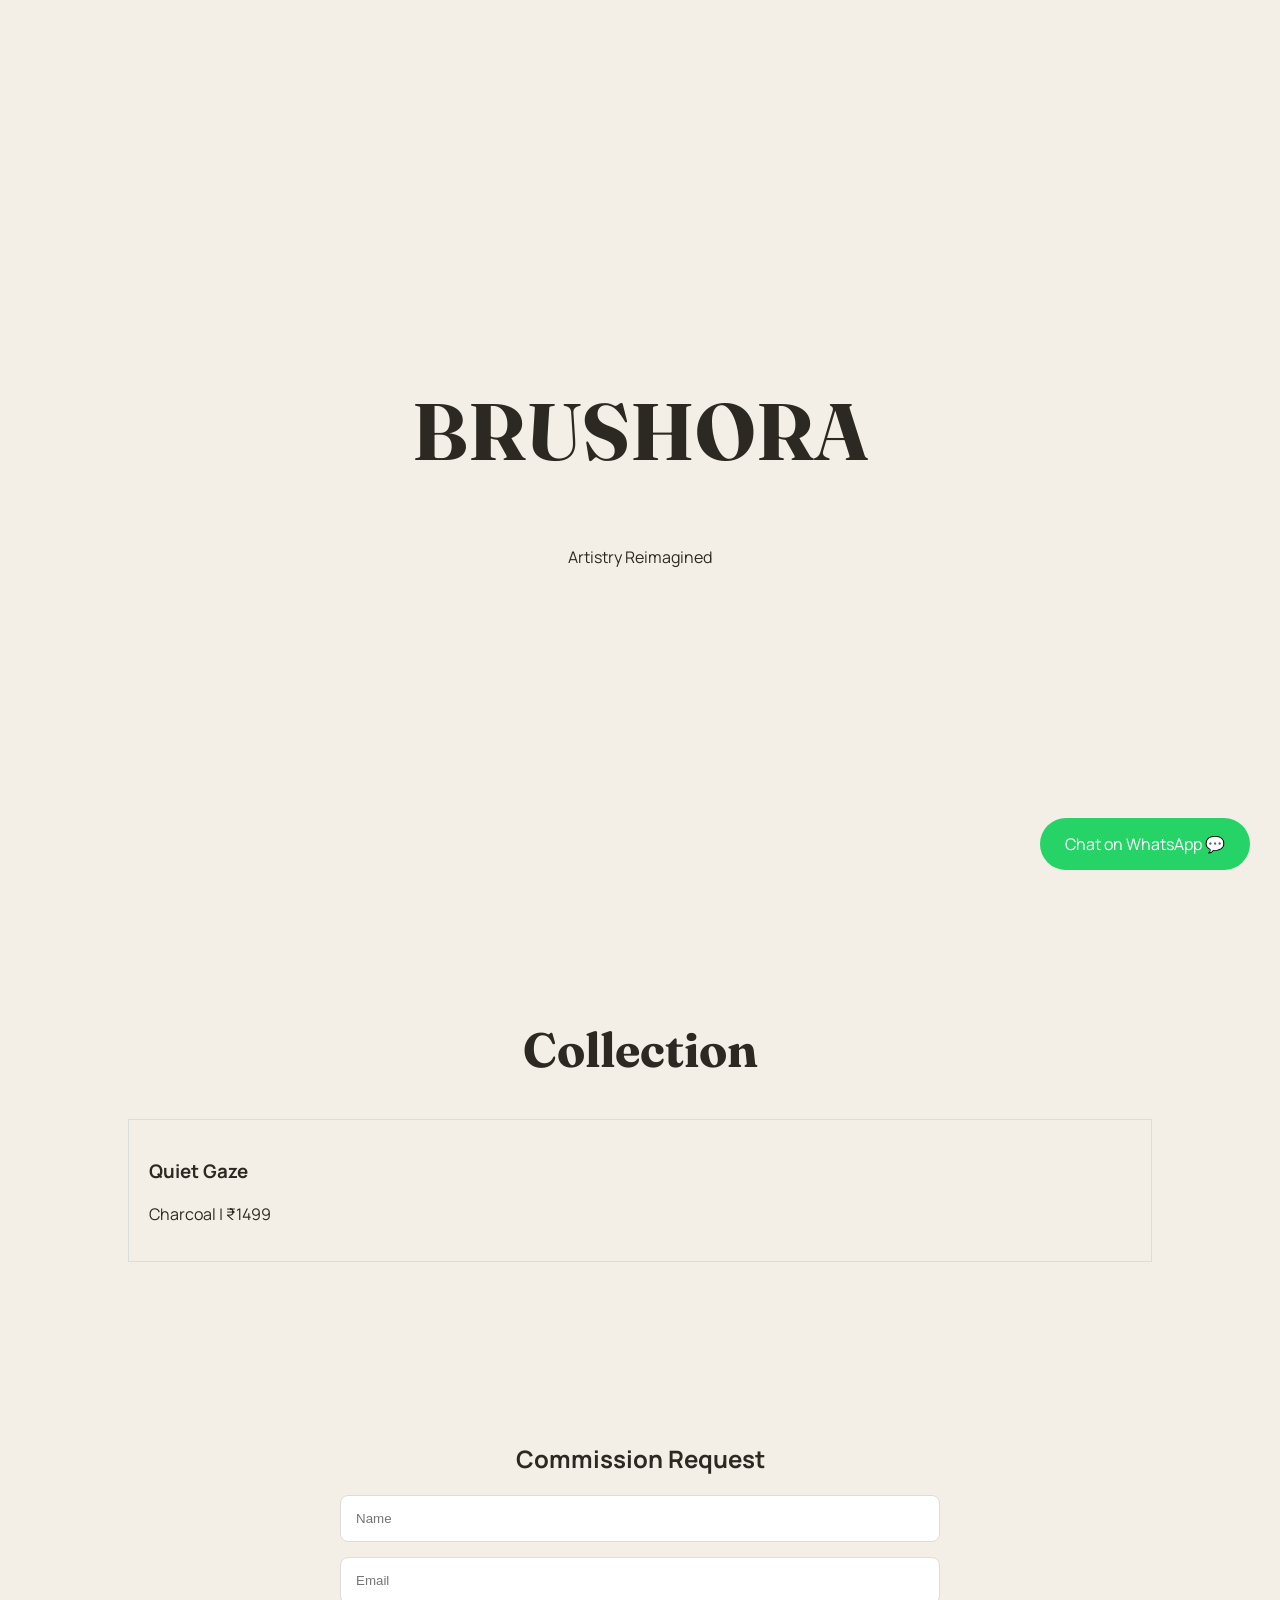
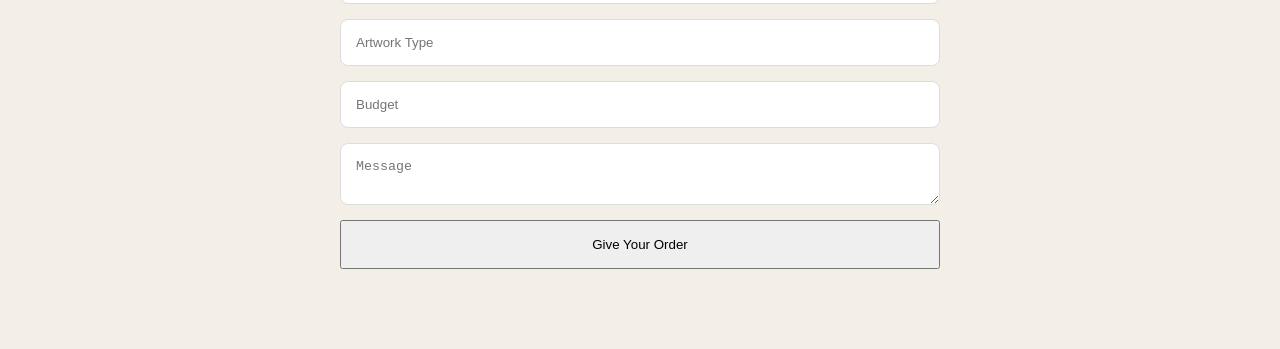
==== index.html @ afa616a1 "Update index.html" ====
<!DOCTYPE html>
<html lang="en">
<head>
    <meta charset="UTF-8">
    <meta name="viewport" content="width=device-width, initial-scale=1.0">
    <title>BRUSHORA | Portfolio</title>
    <style>
        @import url('https://fonts.googleapis.com/css2?family=Fraunces:wght@400;700&family=Manrope:wght@300;600&display=swap');
        body { background: #f4efe6; margin: 0; font-family: 'Manrope', sans-serif; color: #2c2923; }
        .section-padding { padding: 80px 10%; }
        
        /* Hero */
        .hero { height: 100vh; display: flex; align-items: center; justify-content: center; text-align: center; }
        h1 { font-family: 'Fraunces', serif; font-size: 5rem; }

        /* Gallery Grid */
        .grid { display: grid; grid-template-columns: repeat(auto-fit, minmax(300px, 1fr)); gap: 40px; }
        .art-card { border: 1px solid #dcdcdc; padding: 20px; transition: 0.3s; }
        .art-card:hover { transform: translateY(-10px); box-shadow: 0 20px 30px rgba(0,0,0,0.1); }

        /* Form Styling */
        .contact-form { display: grid; gap: 15px; max-width: 600px; margin: auto; }
        input, textarea { padding: 15px; border: 1px solid #dcdcdc; border-radius: 8px; }
        
        /* WhatsApp Floating */
        .wa-float { position: fixed; bottom: 30px; right: 30px; background: #25d366; color: white; padding: 15px 25px; border-radius: 50px; z-index: 999; cursor: pointer; }
    </style>
</head>
<body>

    <section class="hero">
        <div>
            <h1>BRUSHORA</h1>
            <p>Artistry Reimagined</p>
        </div>
    </section>

    <section id="gallery" class="section-padding">
        <h2 style="font-family: 'Fraunces', serif; font-size: 3rem; text-align: center;">Collection</h2>
        <div class="grid">
            <div class="art-card">
                <h3>Quiet Gaze</h3>
                <p>Charcoal | ₹1499</p>
            </div>
            </div>
    </section>

    <section class="section-padding">
        <h2 style="text-align:center;">Commission Request</h2>
        <form action="https://formspree.io/f/xqeraqjy" method="POST" id="orderForm" class="contact-form">
            <input type="text" name="name" placeholder="Name" required>
            <input type="email" name="email" placeholder="Email" required>
            <input type="text" name="artwork" placeholder="Artwork Type">
            <input type="number" name="budget" placeholder="Budget">
            <textarea name="message" placeholder="Message"></textarea>
            <button type="submit" id="submitBtn" style="padding:15px; cursor:pointer;">Give Your Order</button>
        </form>
        <div id="successMsg" style="display:none; text-align:center; padding:40px;">
            <h2>Order Sent Successfully!</h2>
            <p>Thank you. We will contact you soon.</p>
        </div>
    </section>

    <div class="wa-float" onclick="window.open('https://wa.me/917568035595')">Chat on WhatsApp 💬</div>

    <script>
        const form = document.getElementById('orderForm');
        const successMsg = document.getElementById('successMsg');
        form.addEventListener('submit', async (e) => {
            e.preventDefault();
            const response = await fetch(form.action, {
                method: 'POST',
                body: new FormData(form),
                headers: { 'Accept': 'application/json' }
            });
            if (response.ok) {
                form.style.display = 'none';
                successMsg.style.display = 'block';
            }
        });
    </script>
</body>
</html>
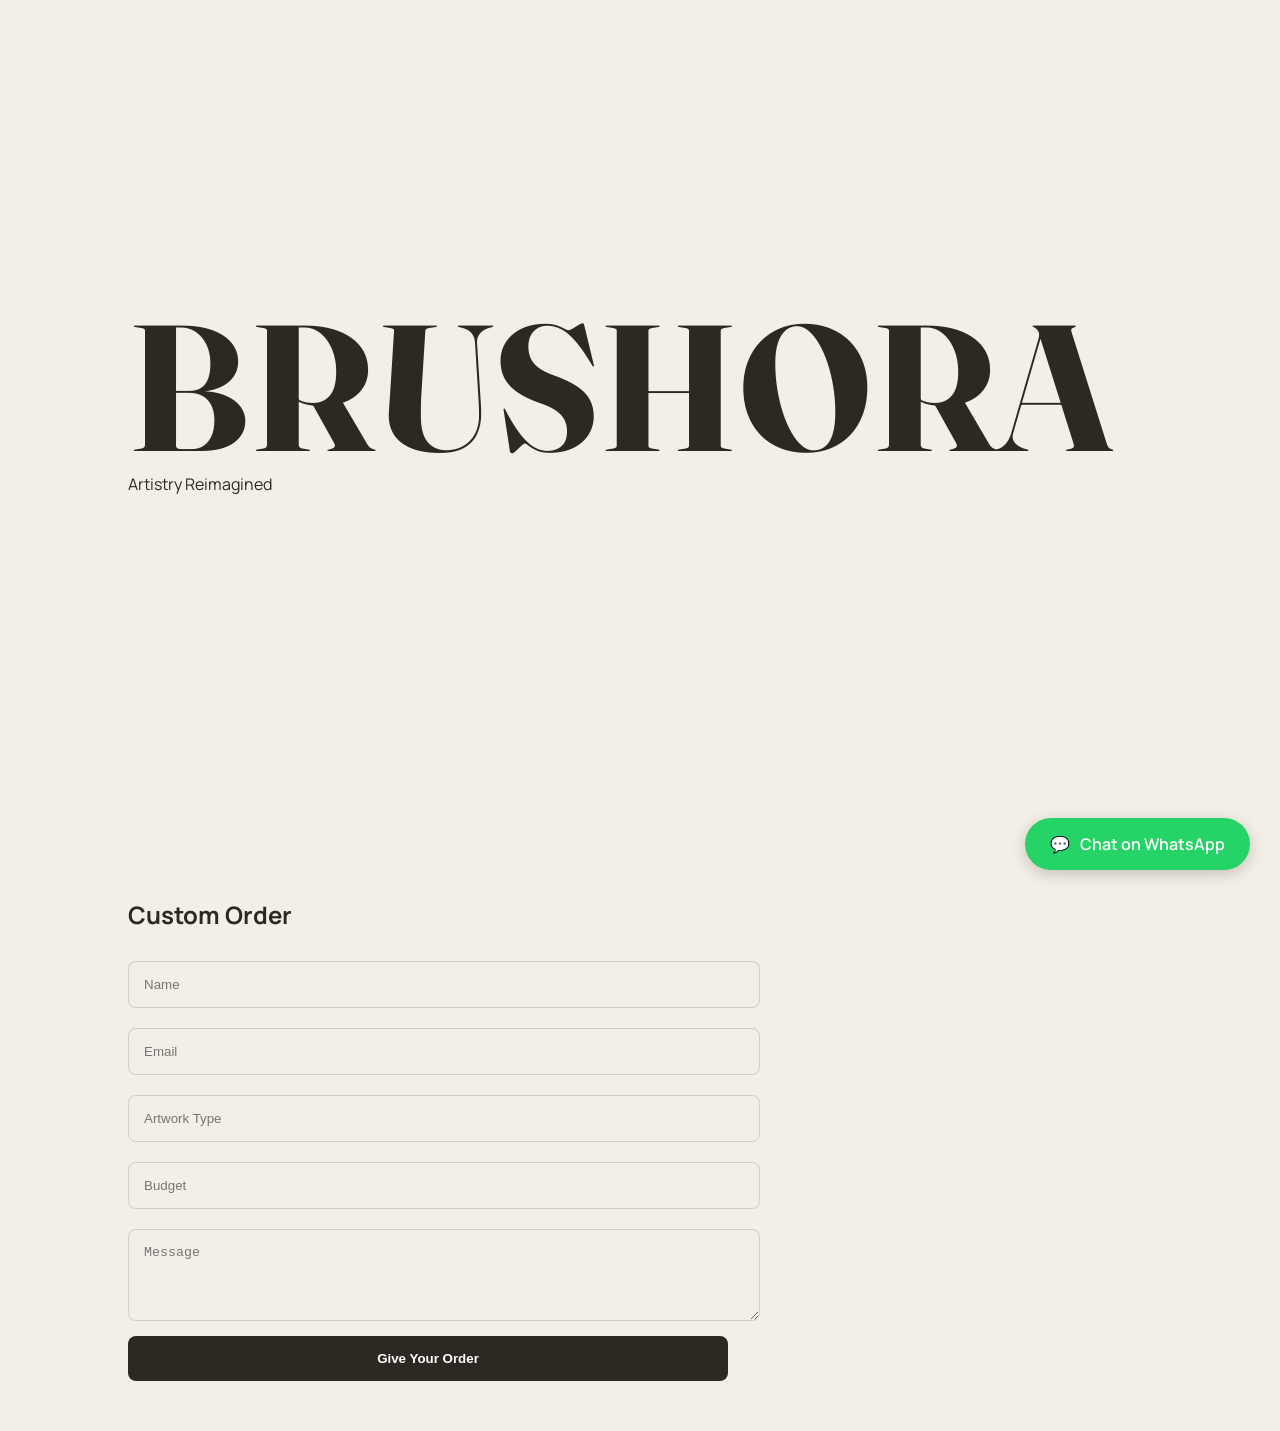
==== commit a1459443: "Update index.html" ====
--- a/index.html
+++ b/index.html
@@ -3,71 +3,62 @@
 <head>
     <meta charset="UTF-8">
     <meta name="viewport" content="width=device-width, initial-scale=1.0">
-    <title>BRUSHORA | Portfolio</title>
+    <title>BRUSHORA | Artistry Reimagined</title>
+    <link href="https://fonts.googleapis.com/css2?family=Fraunces:opsz,wght@9..144,400;9..144,700&family=Manrope:wght@300;400;600&display=swap" rel="stylesheet">
     <style>
-        @import url('https://fonts.googleapis.com/css2?family=Fraunces:wght@400;700&family=Manrope:wght@300;600&display=swap');
         body { background: #f4efe6; margin: 0; font-family: 'Manrope', sans-serif; color: #2c2923; }
-        .section-padding { padding: 80px 10%; }
         
-        /* Hero */
-        .hero { height: 100vh; display: flex; align-items: center; justify-content: center; text-align: center; }
-        h1 { font-family: 'Fraunces', serif; font-size: 5rem; }
+        /* Hero Section - Same as original */
+        .hero { min-height: 92vh; display: flex; flex-direction: column; justify-content: center; padding: 0 10%; position: relative; }
+        h1 { font-family: 'Fraunces', serif; font-size: clamp(4rem, 14vw, 12rem); margin: 0; line-height: 0.78; }
+        
+        /* WhatsApp Floating Button */
+        .wa-float { 
+            position: fixed; bottom: 30px; right: 30px; background: #25d366; color: white; 
+            padding: 15px 25px; border-radius: 50px; cursor: pointer; z-index: 999;
+            box-shadow: 0 4px 15px rgba(0,0,0,0.2); font-weight: 600; display: flex; align-items: center; gap: 10px;
+        }
 
-        /* Gallery Grid */
-        .grid { display: grid; grid-template-columns: repeat(auto-fit, minmax(300px, 1fr)); gap: 40px; }
-        .art-card { border: 1px solid #dcdcdc; padding: 20px; transition: 0.3s; }
-        .art-card:hover { transform: translateY(-10px); box-shadow: 0 20px 30px rgba(0,0,0,0.1); }
-
-        /* Form Styling */
-        .contact-form { display: grid; gap: 15px; max-width: 600px; margin: auto; }
-        input, textarea { padding: 15px; border: 1px solid #dcdcdc; border-radius: 8px; }
-        
-        /* WhatsApp Floating */
-        .wa-float { position: fixed; bottom: 30px; right: 30px; background: #25d366; color: white; padding: 15px 25px; border-radius: 50px; z-index: 999; cursor: pointer; }
+        /* Form Styling - Minimalist */
+        .form-section { max-width: 600px; padding: 50px 10%; }
+        input, textarea { width: 100%; padding: 15px; margin: 10px 0; border: 1px solid #2c292329; border-radius: 8px; background: #f4efe6; }
+        button { background: #2c2923; color: white; padding: 15px 30px; border: none; cursor: pointer; border-radius: 8px; width: 100%; font-weight: bold; }
     </style>
 </head>
 <body>
 
     <section class="hero">
-        <div>
-            <h1>BRUSHORA</h1>
-            <p>Artistry Reimagined</p>
-        </div>
+        <h1>BRUSHORA</h1>
+        <p>Artistry Reimagined</p>
     </section>
 
-    <section id="gallery" class="section-padding">
-        <h2 style="font-family: 'Fraunces', serif; font-size: 3rem; text-align: center;">Collection</h2>
-        <div class="grid">
-            <div class="art-card">
-                <h3>Quiet Gaze</h3>
-                <p>Charcoal | ₹1499</p>
-            </div>
-            </div>
-    </section>
-
-    <section class="section-padding">
-        <h2 style="text-align:center;">Commission Request</h2>
-        <form action="https://formspree.io/f/xqeraqjy" method="POST" id="orderForm" class="contact-form">
+    <section class="form-section" id="commissions">
+        <h2>Custom Order</h2>
+        <form action="https://formspree.io/f/xqeraqjy" method="POST" id="orderForm">
             <input type="text" name="name" placeholder="Name" required>
             <input type="email" name="email" placeholder="Email" required>
             <input type="text" name="artwork" placeholder="Artwork Type">
             <input type="number" name="budget" placeholder="Budget">
-            <textarea name="message" placeholder="Message"></textarea>
-            <button type="submit" id="submitBtn" style="padding:15px; cursor:pointer;">Give Your Order</button>
+            <textarea name="message" rows="4" placeholder="Message"></textarea>
+            <button type="submit" id="submitBtn">Give Your Order</button>
         </form>
-        <div id="successMsg" style="display:none; text-align:center; padding:40px;">
-            <h2>Order Sent Successfully!</h2>
+        <div id="successMsg" style="display:none; text-align:center; padding:40px; background:#e8f5e9; border-radius:8px;">
+            <h3>Order Sent Successfully!</h3>
             <p>Thank you. We will contact you soon.</p>
         </div>
     </section>
 
-    <div class="wa-float" onclick="window.open('https://wa.me/917568035595')">Chat on WhatsApp 💬</div>
+    <div class="wa-float" onclick="window.open('https://wa.me/917568035595')">
+        <span>💬</span> Chat on WhatsApp
+    </div>
 
     <script>
         const form = document.getElementById('orderForm');
         const successMsg = document.getElementById('successMsg');
         form.addEventListener('submit', async (e) => {
             e.preventDefault();
+            const btn = document.getElementById('submitBtn');
+            btn.innerText = "Sending...";
             const response = await fetch(form.action, {
                 method: 'POST',
                 body: new FormData(form),
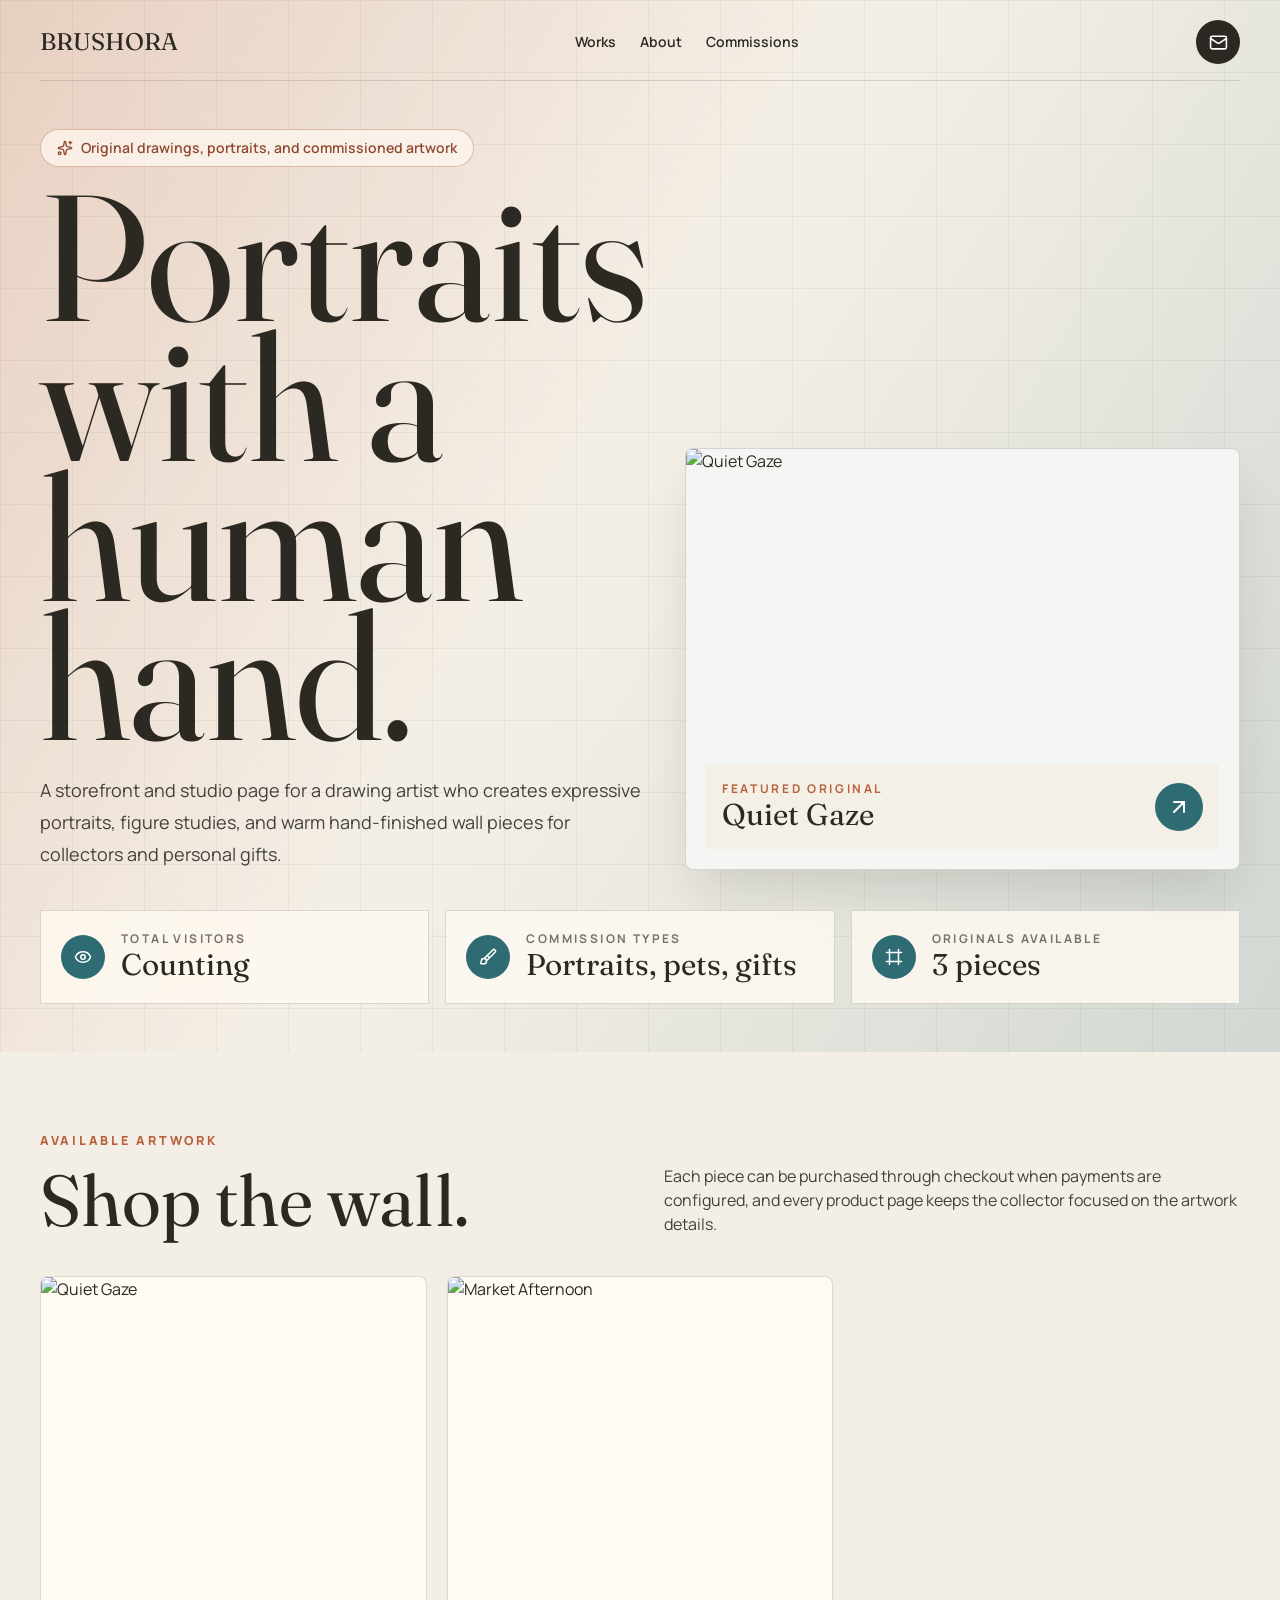
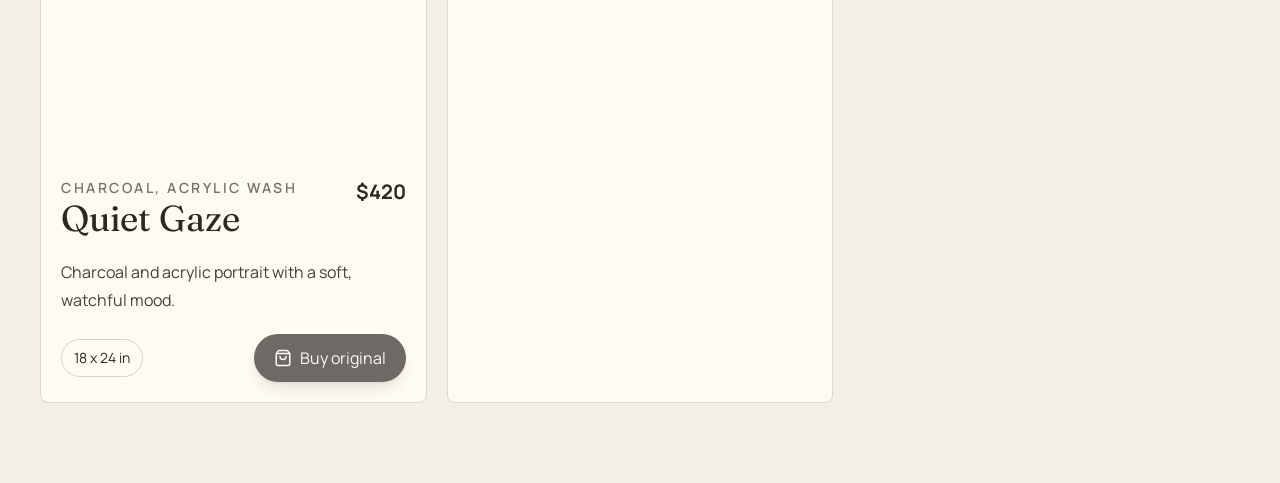
==== commit 8782bae7: "Update index.html" ====
--- a/index.html
+++ b/index.html
@@ -1,74 +1,2 @@
-<!DOCTYPE html>
-<html lang="en">
-<head>
-    <meta charset="UTF-8">
-    <meta name="viewport" content="width=device-width, initial-scale=1.0">
-    <title>BRUSHORA | Artistry Reimagined</title>
-    <link href="https://fonts.googleapis.com/css2?family=Fraunces:opsz,wght@9..144,400;9..144,700&family=Manrope:wght@300;400;600&display=swap" rel="stylesheet">
-    <style>
-        body { background: #f4efe6; margin: 0; font-family: 'Manrope', sans-serif; color: #2c2923; }
-        
-        /* Hero Section - Same as original */
-        .hero { min-height: 92vh; display: flex; flex-direction: column; justify-content: center; padding: 0 10%; position: relative; }
-        h1 { font-family: 'Fraunces', serif; font-size: clamp(4rem, 14vw, 12rem); margin: 0; line-height: 0.78; }
-        
-        /* WhatsApp Floating Button */
-        .wa-float { 
-            position: fixed; bottom: 30px; right: 30px; background: #25d366; color: white; 
-            padding: 15px 25px; border-radius: 50px; cursor: pointer; z-index: 999;
-            box-shadow: 0 4px 15px rgba(0,0,0,0.2); font-weight: 600; display: flex; align-items: center; gap: 10px;
-        }
-
-        /* Form Styling - Minimalist */
-        .form-section { max-width: 600px; padding: 50px 10%; }
-        input, textarea { width: 100%; padding: 15px; margin: 10px 0; border: 1px solid #2c292329; border-radius: 8px; background: #f4efe6; }
-        button { background: #2c2923; color: white; padding: 15px 30px; border: none; cursor: pointer; border-radius: 8px; width: 100%; font-weight: bold; }
-    </style>
-</head>
-<body>
-
-    <section class="hero">
-        <h1>BRUSHORA</h1>
-        <p>Artistry Reimagined</p>
-    </section>
-
-    <section class="form-section" id="commissions">
-        <h2>Custom Order</h2>
-        <form action="https://formspree.io/f/xqeraqjy" method="POST" id="orderForm">
-            <input type="text" name="name" placeholder="Name" required>
-            <input type="email" name="email" placeholder="Email" required>
-            <input type="text" name="artwork" placeholder="Artwork Type">
-            <input type="number" name="budget" placeholder="Budget">
-            <textarea name="message" rows="4" placeholder="Message"></textarea>
-            <button type="submit" id="submitBtn">Give Your Order</button>
-        </form>
-        <div id="successMsg" style="display:none; text-align:center; padding:40px; background:#e8f5e9; border-radius:8px;">
-            <h3>Order Sent Successfully!</h3>
-            <p>Thank you. We will contact you soon.</p>
-        </div>
-    </section>
-
-    <div class="wa-float" onclick="window.open('https://wa.me/917568035595')">
-        <span>💬</span> Chat on WhatsApp
-    </div>
-
-    <script>
-        const form = document.getElementById('orderForm');
-        const successMsg = document.getElementById('successMsg');
-        form.addEventListener('submit', async (e) => {
-            e.preventDefault();
-            const btn = document.getElementById('submitBtn');
-            btn.innerText = "Sending...";
-            const response = await fetch(form.action, {
-                method: 'POST',
-                body: new FormData(form),
-                headers: { 'Accept': 'application/json' }
-            });
-            if (response.ok) {
-                form.style.display = 'none';
-                successMsg.style.display = 'block';
-            }
-        });
-    </script>
-</body>
-</html>+<!DOCTYPE html><html lang="en"><head><meta charSet="utf-8"/><meta name="viewport" content="width=device-width, initial-scale=1"/><link rel="preload" as="image" href="https://images.unsplash.com/photo-1579783928621-7a13d66a62d1?auto=format&amp;fit=crop&amp;w=1200&amp;q=80"/><link rel="preload" as="image" href="https://images.unsplash.com/photo-1578301978693-85fa9c0320b9?auto=format&amp;fit=crop&amp;w=1200&amp;q=80"/><link rel="preload" as="image" href="https://images.unsplash.com/photo-1460661419201-fd4cecdf8a8b?auto=format&amp;fit=crop&amp;w=1200&amp;q=80"/><link rel="stylesheet" href="assets/index-WSUJVNSk.css" type="text/css" data-precedence="default"/><title>BRUSHORA | Artist Portfolio and Store</title><meta name="description" content="Original portrait artwork, commissioned drawings, visitor count, contact requests, and an artist storefront."/><link rel="modulepreload" href="assets/index-C6fybPjI.js"/><link rel="modulepreload" href="assets/index-DMTzslwX.js"/><link rel="modulepreload" href="assets/BuyButton-C31kVEgH.js"/><style id="brushora-inline-css">@import"https://fonts.googleapis.com/css2?family=Fraunces:opsz,wght@9..144,500;9..144,700&family=Manrope:wght@400;600;700;800&display=swap";@layer components;@layer properties{@supports (((-webkit-hyphens:none)) and (not (margin-trim:inline))) or ((-moz-orient:inline) and (not (color:rgb(from red r g b)))){*,:before,:after,::backdrop{--tw-rotate-x:initial;--tw-rotate-y:initial;--tw-rotate-z:initial;--tw-skew-x:initial;--tw-skew-y:initial;--tw-space-y-reverse:0;--tw-border-style:solid;--tw-leading:initial;--tw-font-weight:initial;--tw-tracking:initial;--tw-shadow:0 0 #0000;--tw-shadow-color:initial;--tw-shadow-alpha:100%;--tw-inset-shadow:0 0 #0000;--tw-inset-shadow-color:initial;--tw-inset-shadow-alpha:100%;--tw-ring-color:initial;--tw-ring-shadow:0 0 #0000;--tw-inset-ring-color:initial;--tw-inset-ring-shadow:0 0 #0000;--tw-ring-inset:initial;--tw-ring-offset-width:0px;--tw-ring-offset-color:#fff;--tw-ring-offset-shadow:0 0 #0000;--tw-blur:initial;--tw-brightness:initial;--tw-contrast:initial;--tw-grayscale:initial;--tw-hue-rotate:initial;--tw-invert:initial;--tw-opacity:initial;--tw-saturate:initial;--tw-sepia:initial;--tw-drop-shadow:initial;--tw-drop-shadow-color:initial;--tw-drop-shadow-alpha:100%;--tw-drop-shadow-size:initial;--tw-backdrop-blur:initial;--tw-backdrop-brightness:initial;--tw-backdrop-contrast:initial;--tw-backdrop-grayscale:initial;--tw-backdrop-hue-rotate:initial;--tw-backdrop-invert:initial;--tw-backdrop-opacity:initial;--tw-backdrop-saturate:initial;--tw-backdrop-sepia:initial;--tw-duration:initial;--tw-scale-x:1;--tw-scale-y:1;--tw-scale-z:1;--tw-translate-x:0;--tw-translate-y:0;--tw-translate-z:0}}}@layer theme{:root,:host{--font-sans:ui-sans-serif, system-ui, sans-serif, "Apple Color Emoji", "Segoe UI Emoji", "Segoe UI Symbol", "Noto Color Emoji";--font-mono:ui-monospace, SFMono-Regular, Menlo, Monaco, Consolas, "Liberation Mono", "Courier New", monospace;--color-blue-600:oklch(54.6% .245 262.881);--color-gray-600:oklch(44.6% .03 256.802);--color-stone-50:oklch(98.5% .001 106.423);--color-stone-100:oklch(97% .001 106.424);--color-stone-200:oklch(92.3% .003 48.717);--color-stone-300:oklch(86.9% .005 56.366);--color-stone-500:oklch(55.3% .013 58.071);--color-stone-700:oklch(37.4% .01 67.558);--color-stone-900:oklch(21.6% .006 56.043);--color-stone-950:oklch(14.7% .004 49.25);--color-white:#fff;--spacing:.25rem;--container-lg:32rem;--container-xl:36rem;--container-2xl:42rem;--container-4xl:56rem;--text-xs:.75rem;--text-xs--line-height:calc(1 / .75);--text-sm:.875rem;--text-sm--line-height:calc(1.25 / .875);--text-lg:1.125rem;--text-lg--line-height:calc(1.75 / 1.125);--text-xl:1.25rem;--text-xl--line-height:calc(1.75 / 1.25);--text-2xl:1.5rem;--text-2xl--line-height:calc(2 / 1.5);--text-3xl:1.875rem;--text-3xl--line-height: 1.2 ;--text-4xl:2.25rem;--text-4xl--line-height:calc(2.5 / 2.25);--text-5xl:3rem;--text-5xl--line-height:1;--text-6xl:3.75rem;--text-6xl--line-height:1;--text-7xl:4.5rem;--text-7xl--line-height:1;--text-8xl:6rem;--text-8xl--line-height:1;--font-weight-semibold:600;--font-weight-bold:700;--tracking-normal:0em;--radius-lg:.5rem;--radius-2xl:1rem;--default-transition-duration:.15s;--default-transition-timing-function:cubic-bezier(.4, 0, .2, 1);--default-font-family:var(--font-sans);--default-mono-font-family:var(--font-mono)}}@layer base{*,:after,:before,::backdrop{box-sizing:border-box;border:0 solid;margin:0;padding:0}::file-selector-button{box-sizing:border-box;border:0 solid;margin:0;padding:0}html,:host{-webkit-text-size-adjust:100%;tab-size:4;line-height:1.5;font-family:var(--default-font-family,ui-sans-serif, system-ui, sans-serif, "Apple Color Emoji", "Segoe UI Emoji", "Segoe UI Symbol", "Noto Color Emoji");font-feature-settings:var(--default-font-feature-settings,normal);font-variation-settings:var(--default-font-variation-settings,normal);-webkit-tap-highlight-color:transparent}hr{height:0;color:inherit;border-top-width:1px}abbr:where([title]){-webkit-text-decoration:underline dotted;text-decoration:underline dotted}h1,h2,h3,h4,h5,h6{font-size:inherit;font-weight:inherit}a{color:inherit;-webkit-text-decoration:inherit;text-decoration:inherit}b,strong{font-weight:bolder}code,kbd,samp,pre{font-family:var(--default-mono-font-family,ui-monospace, SFMono-Regular, Menlo, Monaco, Consolas, "Liberation Mono", "Courier New", monospace);font-feature-settings:var(--default-mono-font-feature-settings,normal);font-variation-settings:var(--default-mono-font-variation-settings,normal);font-size:1em}small{font-size:80%}sub,sup{vertical-align:baseline;font-size:75%;line-height:0;position:relative}sub{bottom:-.25em}sup{top:-.5em}table{text-indent:0;border-color:inherit;border-collapse:collapse}:-moz-focusring{outline:auto}progress{vertical-align:baseline}summary{display:list-item}ol,ul,menu{list-style:none}img,svg,video,canvas,audio,iframe,embed,object{vertical-align:middle;display:block}img,video{max-width:100%;height:auto}button,input,select,optgroup,textarea{font:inherit;font-feature-settings:inherit;font-variation-settings:inherit;letter-spacing:inherit;color:inherit;opacity:1;background-color:#0000;border-radius:0}::file-selector-button{font:inherit;font-feature-settings:inherit;font-variation-settings:inherit;letter-spacing:inherit;color:inherit;opacity:1;background-color:#0000;border-radius:0}:where(select:is([multiple],[size])) optgroup{font-weight:bolder}:where(select:is([multiple],[size])) optgroup option{padding-inline-start:20px}::file-selector-button{margin-inline-end:4px}::placeholder{opacity:1}@supports (not ((-webkit-appearance:-apple-pay-button))) or (contain-intrinsic-size:1px){::placeholder{color:currentColor}@supports (color:color-mix(in lab,red,red)){::placeholder{color:color-mix(in oklab,currentcolor 50%,transparent)}}}textarea{resize:vertical}::-webkit-search-decoration{-webkit-appearance:none}::-webkit-date-and-time-value{min-height:1lh;text-align:inherit}::-webkit-datetime-edit{display:inline-flex}::-webkit-datetime-edit-fields-wrapper{padding:0}::-webkit-datetime-edit{padding-block:0}::-webkit-datetime-edit-year-field{padding-block:0}::-webkit-datetime-edit-month-field{padding-block:0}::-webkit-datetime-edit-day-field{padding-block:0}::-webkit-datetime-edit-hour-field{padding-block:0}::-webkit-datetime-edit-minute-field{padding-block:0}::-webkit-datetime-edit-second-field{padding-block:0}::-webkit-datetime-edit-millisecond-field{padding-block:0}::-webkit-datetime-edit-meridiem-field{padding-block:0}::-webkit-calendar-picker-indicator{line-height:1}:-moz-ui-invalid{box-shadow:none}button,input:where([type=button],[type=reset],[type=submit]){appearance:button}::file-selector-button{appearance:button}::-webkit-inner-spin-button{height:auto}::-webkit-outer-spin-button{height:auto}[hidden]:where(:not([hidden=until-found])){display:none!important}}@layer utilities{.absolute{position:absolute}.relative{position:relative}.static{position:static}.sticky{position:sticky}.start{inset-inline-start:var(--spacing)}.top-5{top:calc(var(--spacing) * 5)}.right-5{right:calc(var(--spacing) * 5)}.bottom-5{bottom:calc(var(--spacing) * 5)}.left-5{left:calc(var(--spacing) * 5)}.z-10{z-index:10}.mt-3{margin-top:calc(var(--spacing) * 3)}.mt-6{margin-top:calc(var(--spacing) * 6)}.mt-7{margin-top:calc(var(--spacing) * 7)}.mt-8{margin-top:calc(var(--spacing) * 8)}.mt-10{margin-top:calc(var(--spacing) * 10)}.mb-4{margin-bottom:calc(var(--spacing) * 4)}.mb-5{margin-bottom:calc(var(--spacing) * 5)}.mb-6{margin-bottom:calc(var(--spacing) * 6)}.mb-8{margin-bottom:calc(var(--spacing) * 8)}.mb-10{margin-bottom:calc(var(--spacing) * 10)}.block{display:block}.flex{display:flex}.grid{display:grid}.hidden{display:none}.inline-block{display:inline-block}.inline-flex{display:inline-flex}.table{display:table}.aspect-\[4\/5\]{aspect-ratio:4/5}.h-11{height:calc(var(--spacing) * 11)}.h-12{height:calc(var(--spacing) * 12)}.h-full{height:100%}.max-h-\[78vh\]{max-height:78vh}.min-h-\[92vh\]{min-height:92vh}.min-h-\[420px\]{min-height:420px}.min-h-screen{min-height:100vh}.w-11{width:calc(var(--spacing) * 11)}.w-12{width:calc(var(--spacing) * 12)}.w-full{width:100%}.max-w-2xl{max-width:var(--container-2xl)}.max-w-4xl{max-width:var(--container-4xl)}.max-w-lg{max-width:var(--container-lg)}.max-w-xl{max-width:var(--container-xl)}.transform{transform:var(--tw-rotate-x,) var(--tw-rotate-y,) var(--tw-rotate-z,) var(--tw-skew-x,) var(--tw-skew-y,)}.flex-col{flex-direction:column}.items-center{align-items:center}.items-start{align-items:flex-start}.justify-between{justify-content:space-between}.justify-center{justify-content:center}.gap-2{gap:calc(var(--spacing) * 2)}.gap-3{gap:calc(var(--spacing) * 3)}.gap-4{gap:calc(var(--spacing) * 4)}.gap-5{gap:calc(var(--spacing) * 5)}.gap-6{gap:calc(var(--spacing) * 6)}.gap-8{gap:calc(var(--spacing) * 8)}.gap-10{gap:calc(var(--spacing) * 10)}:where(.space-y-5>:not(:last-child)){--tw-space-y-reverse:0;margin-block-start:calc(calc(var(--spacing) * 5) * var(--tw-space-y-reverse));margin-block-end:calc(calc(var(--spacing) * 5) * calc(1 - var(--tw-space-y-reverse)))}.overflow-hidden{overflow:hidden}.rounded-2xl{border-radius:var(--radius-2xl)}.rounded-full{border-radius:3.40282e38px}.rounded-lg{border-radius:var(--radius-lg)}.border{border-style:var(--tw-border-style);border-width:1px}.border-t{border-top-style:var(--tw-border-style);border-top-width:1px}.border-b{border-bottom-style:var(--tw-border-style);border-bottom-width:1px}.border-\[\#b95f3a\]\/40{border-color:#b95f3a66}.border-stone-300{border-color:var(--color-stone-300)}.border-stone-900\/10{border-color:#1c19171a}@supports (color:color-mix(in lab,red,red)){.border-stone-900\/10{border-color:color-mix(in oklab,var(--color-stone-900) 10%,transparent)}}.border-stone-900\/15{border-color:#1c191726}@supports (color:color-mix(in lab,red,red)){.border-stone-900\/15{border-color:color-mix(in oklab,var(--color-stone-900) 15%,transparent)}}.bg-\[\#2c2923\]{background-color:#2c2923}.bg-\[\#2f6b73\]{background-color:#2f6b73}.bg-\[\#b95f3a\]{background-color:#b95f3a}.bg-\[\#f4efe6\]{background-color:#f4efe6}.bg-\[\#f4efe6\]\/92{background-color:#f4efe6eb}.bg-\[\#fffaf2\]{background-color:#fffaf2}.bg-\[\#fffaf2\]\/70{background-color:#fffaf2b3}.bg-\[\#fffaf2\]\/80{background-color:#fffaf2cc}.bg-stone-100{background-color:var(--color-stone-100)}.bg-stone-950{background-color:var(--color-stone-950)}.object-cover{object-fit:cover}.p-4{padding:calc(var(--spacing) * 4)}.p-5{padding:calc(var(--spacing) * 5)}.p-6{padding:calc(var(--spacing) * 6)}.p-12{padding:calc(var(--spacing) * 12)}.px-3{padding-inline:calc(var(--spacing) * 3)}.px-4{padding-inline:calc(var(--spacing) * 4)}.px-5{padding-inline:calc(var(--spacing) * 5)}.px-6{padding-inline:calc(var(--spacing) * 6)}.py-2{padding-block:calc(var(--spacing) * 2)}.py-3{padding-block:calc(var(--spacing) * 3)}.py-4{padding-block:calc(var(--spacing) * 4)}.py-5{padding-block:calc(var(--spacing) * 5)}.py-20{padding-block:calc(var(--spacing) * 20)}.pt-5{padding-top:calc(var(--spacing) * 5)}.pt-6{padding-top:calc(var(--spacing) * 6)}.pt-12{padding-top:calc(var(--spacing) * 12)}.pb-4{padding-bottom:calc(var(--spacing) * 4)}.pb-12{padding-bottom:calc(var(--spacing) * 12)}.text-center{text-align:center}.text-2xl{font-size:var(--text-2xl);line-height:var(--tw-leading,var(--text-2xl--line-height))}.text-3xl{font-size:var(--text-3xl);line-height:var(--tw-leading,var(--text-3xl--line-height))}.text-4xl{font-size:var(--text-4xl);line-height:var(--tw-leading,var(--text-4xl--line-height))}.text-5xl{font-size:var(--text-5xl);line-height:var(--tw-leading,var(--text-5xl--line-height))}.text-6xl{font-size:var(--text-6xl);line-height:var(--tw-leading,var(--text-6xl--line-height))}.text-lg{font-size:var(--text-lg);line-height:var(--tw-leading,var(--text-lg--line-height))}.text-sm{font-size:var(--text-sm);line-height:var(--tw-leading,var(--text-sm--line-height))}.text-xl{font-size:var(--text-xl);line-height:var(--tw-leading,var(--text-xl--line-height))}.text-xs{font-size:var(--text-xs);line-height:var(--tw-leading,var(--text-xs--line-height))}.text-\[clamp\(4rem\,14vw\,12rem\)\]{font-size:clamp(4rem,14vw,12rem)}.leading-7{--tw-leading:calc(var(--spacing) * 7);line-height:calc(var(--spacing) * 7)}.leading-8{--tw-leading:calc(var(--spacing) * 8);line-height:calc(var(--spacing) * 8)}.leading-\[0\.78\]{--tw-leading:.78;line-height:.78}.leading-none{--tw-leading:1;line-height:1}.font-bold{--tw-font-weight:var(--font-weight-bold);font-weight:var(--font-weight-bold)}.font-semibold{--tw-font-weight:var(--font-weight-semibold);font-weight:var(--font-weight-semibold)}.tracking-\[0\.2em\]{--tw-tracking:.2em;letter-spacing:.2em}.tracking-\[0\.18em\]{--tw-tracking:.18em;letter-spacing:.18em}.tracking-\[0\.22em\]{--tw-tracking:.22em;letter-spacing:.22em}.tracking-normal{--tw-tracking:var(--tracking-normal);letter-spacing:var(--tracking-normal)}.text-\[\#2c2923\]{color:#2c2923}.text-\[\#2f6b73\]{color:#2f6b73}.text-\[\#8f492e\]{color:#8f492e}.text-\[\#b95f3a\]{color:#b95f3a}.text-\[\#d9a36f\]{color:#d9a36f}.text-\[\#f4efe6\]{color:#f4efe6}.text-blue-600{color:var(--color-blue-600)}.text-gray-600{color:var(--color-gray-600)}.text-stone-50{color:var(--color-stone-50)}.text-stone-200{color:var(--color-stone-200)}.text-stone-500{color:var(--color-stone-500)}.text-stone-700{color:var(--color-stone-700)}.text-white{color:var(--color-white)}.uppercase{text-transform:uppercase}.shadow-2xl{--tw-shadow:0 25px 50px -12px var(--tw-shadow-color,#00000040);box-shadow:var(--tw-inset-shadow),var(--tw-inset-ring-shadow),var(--tw-ring-offset-shadow),var(--tw-ring-shadow),var(--tw-shadow)}.shadow-lg{--tw-shadow:0 10px 15px -3px var(--tw-shadow-color,#0000001a), 0 4px 6px -4px var(--tw-shadow-color,#0000001a);box-shadow:var(--tw-inset-shadow),var(--tw-inset-ring-shadow),var(--tw-ring-offset-shadow),var(--tw-ring-shadow),var(--tw-shadow)}.shadow-stone-900\/10{--tw-shadow-color:#1c19171a}@supports (color:color-mix(in lab,red,red)){.shadow-stone-900\/10{--tw-shadow-color:color-mix(in oklab, color-mix(in oklab, var(--color-stone-900) 10%, transparent) var(--tw-shadow-alpha), transparent)}}.shadow-stone-900\/15{--tw-shadow-color:#1c191726}@supports (color:color-mix(in lab,red,red)){.shadow-stone-900\/15{--tw-shadow-color:color-mix(in oklab, color-mix(in oklab, var(--color-stone-900) 15%, transparent) var(--tw-shadow-alpha), transparent)}}.shadow-stone-950\/15{--tw-shadow-color:#0c0a0926}@supports (color:color-mix(in lab,red,red)){.shadow-stone-950\/15{--tw-shadow-color:color-mix(in oklab, color-mix(in oklab, var(--color-stone-950) 15%, transparent) var(--tw-shadow-alpha), transparent)}}.filter{filter:var(--tw-blur,) var(--tw-brightness,) var(--tw-contrast,) var(--tw-grayscale,) var(--tw-hue-rotate,) var(--tw-invert,) var(--tw-saturate,) var(--tw-sepia,) var(--tw-drop-shadow,)}.backdrop-blur{--tw-backdrop-blur:blur(8px);-webkit-backdrop-filter:var(--tw-backdrop-blur,) var(--tw-backdrop-brightness,) var(--tw-backdrop-contrast,) var(--tw-backdrop-grayscale,) var(--tw-backdrop-hue-rotate,) var(--tw-backdrop-invert,) var(--tw-backdrop-opacity,) var(--tw-backdrop-saturate,) var(--tw-backdrop-sepia,);backdrop-filter:var(--tw-backdrop-blur,) var(--tw-backdrop-brightness,) var(--tw-backdrop-contrast,) var(--tw-backdrop-grayscale,) var(--tw-backdrop-hue-rotate,) var(--tw-backdrop-invert,) var(--tw-backdrop-opacity,) var(--tw-backdrop-saturate,) var(--tw-backdrop-sepia,)}.transition{transition-property:color,background-color,border-color,outline-color,text-decoration-color,fill,stroke,--tw-gradient-from,--tw-gradient-via,--tw-gradient-to,opacity,box-shadow,transform,translate,scale,rotate,filter,-webkit-backdrop-filter,backdrop-filter,display,content-visibility,overlay,pointer-events;transition-timing-function:var(--tw-ease,var(--default-transition-timing-function));transition-duration:var(--tw-duration,var(--default-transition-duration))}.duration-500{--tw-duration:.5s;transition-duration:.5s}@media(hover:hover){.group-hover\:scale-105:is(:where(.group):hover *){--tw-scale-x:105%;--tw-scale-y:105%;--tw-scale-z:105%;scale:var(--tw-scale-x) var(--tw-scale-y)}.hover\:-translate-x-1:hover{--tw-translate-x:calc(var(--spacing) * -1);translate:var(--tw-translate-x) var(--tw-translate-y)}.hover\:-translate-y-0\.5:hover{--tw-translate-y:calc(var(--spacing) * -.5);translate:var(--tw-translate-x) var(--tw-translate-y)}.hover\:scale-105:hover{--tw-scale-x:105%;--tw-scale-y:105%;--tw-scale-z:105%;scale:var(--tw-scale-x) var(--tw-scale-y)}.hover\:bg-\[\#2f6b73\]:hover{background-color:#2f6b73}}.disabled\:cursor-wait:disabled{cursor:wait}.disabled\:opacity-60:disabled{opacity:.6}@media(min-width:40rem){.sm\:flex-row{flex-direction:row}.sm\:items-center{align-items:center}.sm\:justify-between{justify-content:space-between}}@media(min-width:48rem){.md\:flex{display:flex}.md\:grid-cols-2{grid-template-columns:repeat(2,minmax(0,1fr))}.md\:grid-cols-3{grid-template-columns:repeat(3,minmax(0,1fr))}.md\:flex-row{flex-direction:row}.md\:items-end{align-items:flex-end}.md\:p-8{padding:calc(var(--spacing) * 8)}.md\:px-10{padding-inline:calc(var(--spacing) * 10)}.md\:text-7xl{font-size:var(--text-7xl);line-height:var(--tw-leading,var(--text-7xl--line-height))}.md\:text-8xl{font-size:var(--text-8xl);line-height:var(--tw-leading,var(--text-8xl--line-height))}}@media(min-width:64rem){.lg\:grid-cols-3{grid-template-columns:repeat(3,minmax(0,1fr))}.lg\:grid-cols-\[0\.9fr_1\.1fr\]{grid-template-columns:.9fr 1.1fr}.lg\:grid-cols-\[0\.75fr_1\.25fr\]{grid-template-columns:.75fr 1.25fr}.lg\:grid-cols-\[1\.05fr_0\.95fr\]{grid-template-columns:1.05fr .95fr}.lg\:grid-cols-\[1\.15fr_0\.85fr\]{grid-template-columns:1.15fr .85fr}.lg\:items-end{align-items:flex-end}.lg\:items-start{align-items:flex-start}}}:root{color-scheme:light}*{box-sizing:border-box}html{scroll-behavior:smooth}body{-webkit-font-smoothing:antialiased;background:#f4efe6;margin:0;font-family:Manrope,sans-serif}a{text-decoration:none}button,input,textarea{font:inherit}.font-display{font-family:Fraunces,serif}.hero-grid:before{content:"";pointer-events:none;background-color:#0000;background-image:linear-gradient(90deg,#2c29230f 1px,#0000 1px),linear-gradient(#2c29230f 1px,#0000 1px);background-position:0 0,0 0;background-repeat:repeat,repeat;background-size:72px 72px;background-attachment:scroll,scroll;background-origin:padding-box,padding-box;background-clip:border-box,border-box;position:absolute;inset:0}.hero-grid:after{content:"";pointer-events:none;background:linear-gradient(120deg,#b95f3a38,#0000 45%),linear-gradient(300deg,#2f6b732e,#0000 50%);position:absolute;inset:0}.hero-art,.art-card,.contact-form{border-radius:8px}.section-kicker{color:#b95f3a;letter-spacing:.22em;text-transform:uppercase;margin-bottom:.85rem;font-size:.78rem;font-weight:800}.contact-form{gap:1rem;display:grid}.contact-form label{color:#4f493f;letter-spacing:.12em;text-transform:uppercase;gap:.45rem;font-size:.82rem;font-weight:800;display:grid}.contact-form input,.contact-form textarea{color:#2c2923;letter-spacing:0;text-transform:none;background:#f4efe6;border:1px solid #2c292329;border-radius:8px;outline:none;width:100%;padding:.95rem 1rem;font-size:1rem;font-weight:600;transition:border-color .16s,box-shadow .16s}.contact-form textarea{resize:vertical}.contact-form input:focus,.contact-form textarea:focus{border-color:#2f6b73;box-shadow:0 0 0 4px #2f6b7321}code{font-family:Menlo,Monaco,Consolas,Courier New,monospace}@property --tw-rotate-x{syntax:"*";inherits:false}@property --tw-rotate-y{syntax:"*";inherits:false}@property --tw-rotate-z{syntax:"*";inherits:false}@property --tw-skew-x{syntax:"*";inherits:false}@property --tw-skew-y{syntax:"*";inherits:false}@property --tw-space-y-reverse{syntax:"*";inherits:false;initial-value:0}@property --tw-border-style{syntax:"*";inherits:false;initial-value:solid}@property --tw-leading{syntax:"*";inherits:false}@property --tw-font-weight{syntax:"*";inherits:false}@property --tw-tracking{syntax:"*";inherits:false}@property --tw-shadow{syntax:"*";inherits:false;initial-value:0 0 #0000}@property --tw-shadow-color{syntax:"*";inherits:false}@property --tw-shadow-alpha{syntax:"<percentage>";inherits:false;initial-value:100%}@property --tw-inset-shadow{syntax:"*";inherits:false;initial-value:0 0 #0000}@property --tw-inset-shadow-color{syntax:"*";inherits:false}@property --tw-inset-shadow-alpha{syntax:"<percentage>";inherits:false;initial-value:100%}@property --tw-ring-color{syntax:"*";inherits:false}@property --tw-ring-shadow{syntax:"*";inherits:false;initial-value:0 0 #0000}@property --tw-inset-ring-color{syntax:"*";inherits:false}@property --tw-inset-ring-shadow{syntax:"*";inherits:false;initial-value:0 0 #0000}@property --tw-ring-inset{syntax:"*";inherits:false}@property --tw-ring-offset-width{syntax:"<length>";inherits:false;initial-value:0}@property --tw-ring-offset-color{syntax:"*";inherits:false;initial-value:#fff}@property --tw-ring-offset-shadow{syntax:"*";inherits:false;initial-value:0 0 #0000}@property --tw-blur{syntax:"*";inherits:false}@property --tw-brightness{syntax:"*";inherits:false}@property --tw-contrast{syntax:"*";inherits:false}@property --tw-grayscale{syntax:"*";inherits:false}@property --tw-hue-rotate{syntax:"*";inherits:false}@property --tw-invert{syntax:"*";inherits:false}@property --tw-opacity{syntax:"*";inherits:false}@property --tw-saturate{syntax:"*";inherits:false}@property --tw-sepia{syntax:"*";inherits:false}@property --tw-drop-shadow{syntax:"*";inherits:false}@property --tw-drop-shadow-color{syntax:"*";inherits:false}@property --tw-drop-shadow-alpha{syntax:"<percentage>";inherits:false;initial-value:100%}@property --tw-drop-shadow-size{syntax:"*";inherits:false}@property --tw-backdrop-blur{syntax:"*";inherits:false}@property --tw-backdrop-brightness{syntax:"*";inherits:false}@property --tw-backdrop-contrast{syntax:"*";inherits:false}@property --tw-backdrop-grayscale{syntax:"*";inherits:false}@property --tw-backdrop-hue-rotate{syntax:"*";inherits:false}@property --tw-backdrop-invert{syntax:"*";inherits:false}@property --tw-backdrop-opacity{syntax:"*";inherits:false}@property --tw-backdrop-saturate{syntax:"*";inherits:false}@property --tw-backdrop-sepia{syntax:"*";inherits:false}@property --tw-duration{syntax:"*";inherits:false}@property --tw-scale-x{syntax:"*";inherits:false;initial-value:1}@property --tw-scale-y{syntax:"*";inherits:false;initial-value:1}@property --tw-scale-z{syntax:"*";inherits:false;initial-value:1}@property --tw-translate-x{syntax:"*";inherits:false;initial-value:0}@property --tw-translate-y{syntax:"*";inherits:false;initial-value:0}@property --tw-translate-z{syntax:"*";inherits:false;initial-value:0}
+</style></head><body><!--$--><main class="min-h-screen bg-[#f4efe6] text-[#2c2923]"><section class="hero-grid relative min-h-[92vh] overflow-hidden px-5 pb-12 pt-5 md:px-10"><nav class="relative z-10 flex items-center justify-between border-b border-stone-900/15 pb-4"><a href="#top" class="font-display text-2xl">BRUSHORA</a><div class="hidden items-center gap-6 text-sm font-semibold md:flex"><a href="#works">Works</a><a href="#about">About</a><a href="#commissions">Commissions</a></div><a href="#commissions" class="inline-flex h-11 w-11 items-center justify-center rounded-full bg-[#2c2923] text-white transition hover:scale-105" aria-label="Contact for a portrait"><svg xmlns="http://www.w3.org/2000/svg" width="19" height="19" viewBox="0 0 24 24" fill="none" stroke="currentColor" stroke-width="2" stroke-linecap="round" stroke-linejoin="round" class="lucide lucide-mail" aria-hidden="true"><path d="m22 7-8.991 5.727a2 2 0 0 1-2.009 0L2 7"></path><rect x="2" y="4" width="20" height="16" rx="2"></rect></svg></a></nav><div id="top" class="relative z-10 grid gap-8 pt-12 lg:grid-cols-[1.05fr_0.95fr] lg:items-end"><div class="max-w-4xl"><p class="mb-5 inline-flex items-center gap-2 rounded-full border border-[#b95f3a]/40 bg-[#fffaf2]/70 px-4 py-2 text-sm font-semibold text-[#8f492e]"><svg xmlns="http://www.w3.org/2000/svg" width="16" height="16" viewBox="0 0 24 24" fill="none" stroke="currentColor" stroke-width="2" stroke-linecap="round" stroke-linejoin="round" class="lucide lucide-sparkles" aria-hidden="true"><path d="M11.017 2.814a1 1 0 0 1 1.966 0l1.051 5.558a2 2 0 0 0 1.594 1.594l5.558 1.051a1 1 0 0 1 0 1.966l-5.558 1.051a2 2 0 0 0-1.594 1.594l-1.051 5.558a1 1 0 0 1-1.966 0l-1.051-5.558a2 2 0 0 0-1.594-1.594l-5.558-1.051a1 1 0 0 1 0-1.966l5.558-1.051a2 2 0 0 0 1.594-1.594z"></path><path d="M20 2v4"></path><path d="M22 4h-4"></path><circle cx="4" cy="20" r="2"></circle></svg>Original drawings, portraits, and commissioned artwork</p><h1 class="font-display text-[clamp(4rem,14vw,12rem)] leading-[0.78] tracking-normal">Portraits with a human hand.</h1><p class="mt-7 max-w-2xl text-lg leading-8 text-stone-700">A storefront and studio page for a drawing artist who creates expressive portraits, figure studies, and warm hand-finished wall pieces for collectors and personal gifts.</p></div><div class="hero-art relative min-h-[420px] overflow-hidden border border-stone-900/15 bg-stone-100 shadow-2xl shadow-stone-900/15"><img src="https://images.unsplash.com/photo-1579783928621-7a13d66a62d1?auto=format&amp;fit=crop&amp;w=1200&amp;q=80" alt="Quiet Gaze" class="h-full min-h-[420px] w-full object-cover"/><div class="absolute bottom-5 left-5 right-5 flex items-center justify-between bg-[#f4efe6]/92 p-4 backdrop-blur"><div><p class="text-xs font-bold uppercase tracking-[0.22em] text-[#b95f3a]">Featured original</p><p class="font-display text-3xl">Quiet Gaze</p></div><a aria-label="View Quiet Gaze" href="/products/1" class="inline-flex h-12 w-12 items-center justify-center rounded-full bg-[#2f6b73] text-white"><svg xmlns="http://www.w3.org/2000/svg" width="24" height="24" viewBox="0 0 24 24" fill="none" stroke="currentColor" stroke-width="2" stroke-linecap="round" stroke-linejoin="round" class="lucide lucide-arrow-up-right" aria-hidden="true"><path d="M7 7h10v10"></path><path d="M7 17 17 7"></path></svg></a></div></div></div><div class="relative z-10 mt-10 grid gap-4 md:grid-cols-3"><div class="flex items-center gap-4 border border-stone-900/15 bg-[#fffaf2]/80 p-5 backdrop-blur"><div class="flex h-11 w-11 items-center justify-center rounded-full bg-[#2f6b73] text-white"><svg xmlns="http://www.w3.org/2000/svg" width="18" height="18" viewBox="0 0 24 24" fill="none" stroke="currentColor" stroke-width="2" stroke-linecap="round" stroke-linejoin="round" class="lucide lucide-eye" aria-hidden="true"><path d="M2.062 12.348a1 1 0 0 1 0-.696 10.75 10.75 0 0 1 19.876 0 1 1 0 0 1 0 .696 10.75 10.75 0 0 1-19.876 0"></path><circle cx="12" cy="12" r="3"></circle></svg></div><div><p class="text-xs font-bold uppercase tracking-[0.2em] text-stone-500">Total visitors</p><p class="font-display text-3xl">Counting</p></div></div><div class="flex items-center gap-4 border border-stone-900/15 bg-[#fffaf2]/80 p-5 backdrop-blur"><div class="flex h-11 w-11 items-center justify-center rounded-full bg-[#2f6b73] text-white"><svg xmlns="http://www.w3.org/2000/svg" width="18" height="18" viewBox="0 0 24 24" fill="none" stroke="currentColor" stroke-width="2" stroke-linecap="round" stroke-linejoin="round" class="lucide lucide-brush" aria-hidden="true"><path d="m11 10 3 3"></path><path d="M6.5 21A3.5 3.5 0 1 0 3 17.5a2.62 2.62 0 0 1-.708 1.792A1 1 0 0 0 3 21z"></path><path d="M9.969 17.031 21.378 5.624a1 1 0 0 0-3.002-3.002L6.967 14.031"></path></svg></div><div><p class="text-xs font-bold uppercase tracking-[0.2em] text-stone-500">Commission types</p><p class="font-display text-3xl">Portraits, pets, gifts</p></div></div><div class="flex items-center gap-4 border border-stone-900/15 bg-[#fffaf2]/80 p-5 backdrop-blur"><div class="flex h-11 w-11 items-center justify-center rounded-full bg-[#2f6b73] text-white"><svg xmlns="http://www.w3.org/2000/svg" width="18" height="18" viewBox="0 0 24 24" fill="none" stroke="currentColor" stroke-width="2" stroke-linecap="round" stroke-linejoin="round" class="lucide lucide-frame" aria-hidden="true"><line x1="22" x2="2" y1="6" y2="6"></line><line x1="22" x2="2" y1="18" y2="18"></line><line x1="6" x2="6" y1="2" y2="22"></line><line x1="18" x2="18" y1="2" y2="22"></line></svg></div><div><p class="text-xs font-bold uppercase tracking-[0.2em] text-stone-500">Originals available</p><p class="font-display text-3xl">3 pieces</p></div></div></div></section><section id="works" class="px-5 py-20 md:px-10"><div class="mb-10 flex flex-col justify-between gap-4 md:flex-row md:items-end"><div><p class="section-kicker">Available artwork</p><h2 class="font-display text-5xl md:text-7xl">Shop the wall.</h2></div><p class="max-w-xl text-stone-700">Each piece can be purchased through checkout when payments are configured, and every product page keeps the collector focused on the artwork details.</p></div><div class="grid gap-5 lg:grid-cols-3"><article class="art-card group overflow-hidden border border-stone-900/15 bg-[#fffaf2]"><a href="/products/1" class="block"><img src="https://images.unsplash.com/photo-1579783928621-7a13d66a62d1?auto=format&amp;fit=crop&amp;w=1200&amp;q=80" alt="Quiet Gaze" class="aspect-[4/5] w-full object-cover transition duration-500 group-hover:scale-105"/></a><div class="space-y-5 p-5"><div class="flex items-start justify-between gap-4"><div><p class="text-sm font-semibold uppercase tracking-[0.18em] text-stone-500">Charcoal, acrylic wash</p><h3 class="font-display text-4xl">Quiet Gaze</h3></div><div class="text-xl font-bold">$<!-- -->420</div></div><p class="leading-7 text-stone-700">Charcoal and acrylic portrait with a soft, watchful mood.</p><div class="flex items-center justify-between gap-3"><span class="rounded-full border border-stone-300 px-3 py-2 text-sm">18 x 24 in</span><button disabled="" class="inline-flex items-center gap-2 rounded-full bg-stone-950 px-5 py-3 text-sm font-semibold text-stone-50 shadow-lg shadow-stone-950/15 transition hover:-translate-y-0.5 hover:bg-[#2f6b73] disabled:cursor-wait disabled:opacity-60 "><svg xmlns="http://www.w3.org/2000/svg" width="18" height="18" viewBox="0 0 24 24" fill="none" stroke="currentColor" stroke-width="2" stroke-linecap="round" stroke-linejoin="round" class="lucide lucide-shopping-bag" aria-hidden="true"><path d="M16 10a4 4 0 0 1-8 0"></path><path d="M3.103 6.034h17.794"></path><path d="M3.4 5.467a2 2 0 0 0-.4 1.2V20a2 2 0 0 0 2 2h14a2 2 0 0 0 2-2V6.667a2 2 0 0 0-.4-1.2l-2-2.667A2 2 0 0 0 17 2H7a2 2 0 0 0-1.6.8z"></path></svg>Buy original</button></div></div></article><article class="art-card group overflow-hidden border border-stone-900/15 bg-[#fffaf2]"><a href="/products/2" class="block"><img src="https://images.unsplash.com/photo-1578301978693-85fa9c0320b9?auto=format&amp;fit=crop&amp;w=1200&amp;q=80" alt="Market Afternoon" class="aspect-[4/5] w-full object-cover transition duration-500 group-hover:scale-105"/></a><div class="space-y-5 p-5"><div clas
--- a/assets/index-WSUJVNSk.css
+++ b/assets/index-WSUJVNSk.css
@@ -0,0 +1 @@
+@import"https://fonts.googleapis.com/css2?family=Fraunces:opsz,wght@9..144,500;9..144,700&family=Manrope:wght@400;600;700;800&display=swap";@layer components;@layer properties{@supports (((-webkit-hyphens:none)) and (not (margin-trim:inline))) or ((-moz-orient:inline) and (not (color:rgb(from red r g b)))){*,:before,:after,::backdrop{--tw-rotate-x:initial;--tw-rotate-y:initial;--tw-rotate-z:initial;--tw-skew-x:initial;--tw-skew-y:initial;--tw-space-y-reverse:0;--tw-border-style:solid;--tw-leading:initial;--tw-font-weight:initial;--tw-tracking:initial;--tw-shadow:0 0 #0000;--tw-shadow-color:initial;--tw-shadow-alpha:100%;--tw-inset-shadow:0 0 #0000;--tw-inset-shadow-color:initial;--tw-inset-shadow-alpha:100%;--tw-ring-color:initial;--tw-ring-shadow:0 0 #0000;--tw-inset-ring-color:initial;--tw-inset-ring-shadow:0 0 #0000;--tw-ring-inset:initial;--tw-ring-offset-width:0px;--tw-ring-offset-color:#fff;--tw-ring-offset-shadow:0 0 #0000;--tw-blur:initial;--tw-brightness:initial;--tw-contrast:initial;--tw-grayscale:initial;--tw-hue-rotate:initial;--tw-invert:initial;--tw-opacity:initial;--tw-saturate:initial;--tw-sepia:initial;--tw-drop-shadow:initial;--tw-drop-shadow-color:initial;--tw-drop-shadow-alpha:100%;--tw-drop-shadow-size:initial;--tw-backdrop-blur:initial;--tw-backdrop-brightness:initial;--tw-backdrop-contrast:initial;--tw-backdrop-grayscale:initial;--tw-backdrop-hue-rotate:initial;--tw-backdrop-invert:initial;--tw-backdrop-opacity:initial;--tw-backdrop-saturate:initial;--tw-backdrop-sepia:initial;--tw-duration:initial;--tw-scale-x:1;--tw-scale-y:1;--tw-scale-z:1;--tw-translate-x:0;--tw-translate-y:0;--tw-translate-z:0}}}@layer theme{:root,:host{--font-sans:ui-sans-serif, system-ui, sans-serif, "Apple Color Emoji", "Segoe UI Emoji", "Segoe UI Symbol", "Noto Color Emoji";--font-mono:ui-monospace, SFMono-Regular, Menlo, Monaco, Consolas, "Liberation Mono", "Courier New", monospace;--color-blue-600:oklch(54.6% .245 262.881);--color-gray-600:oklch(44.6% .03 256.802);--color-stone-50:oklch(98.5% .001 106.423);--color-stone-100:oklch(97% .001 106.424);--color-stone-200:oklch(92.3% .003 48.717);--color-stone-300:oklch(86.9% .005 56.366);--color-stone-500:oklch(55.3% .013 58.071);--color-stone-700:oklch(37.4% .01 67.558);--color-stone-900:oklch(21.6% .006 56.043);--color-stone-950:oklch(14.7% .004 49.25);--color-white:#fff;--spacing:.25rem;--container-lg:32rem;--container-xl:36rem;--container-2xl:42rem;--container-4xl:56rem;--text-xs:.75rem;--text-xs--line-height:calc(1 / .75);--text-sm:.875rem;--text-sm--line-height:calc(1.25 / .875);--text-lg:1.125rem;--text-lg--line-height:calc(1.75 / 1.125);--text-xl:1.25rem;--text-xl--line-height:calc(1.75 / 1.25);--text-2xl:1.5rem;--text-2xl--line-height:calc(2 / 1.5);--text-3xl:1.875rem;--text-3xl--line-height: 1.2 ;--text-4xl:2.25rem;--text-4xl--line-height:calc(2.5 / 2.25);--text-5xl:3rem;--text-5xl--line-height:1;--text-6xl:3.75rem;--text-6xl--line-height:1;--text-7xl:4.5rem;--text-7xl--line-height:1;--text-8xl:6rem;--text-8xl--line-height:1;--font-weight-semibold:600;--font-weight-bold:700;--tracking-normal:0em;--radius-lg:.5rem;--radius-2xl:1rem;--default-transition-duration:.15s;--default-transition-timing-function:cubic-bezier(.4, 0, .2, 1);--default-font-family:var(--font-sans);--default-mono-font-family:var(--font-mono)}}@layer base{*,:after,:before,::backdrop{box-sizing:border-box;border:0 solid;margin:0;padding:0}::file-selector-button{box-sizing:border-box;border:0 solid;margin:0;padding:0}html,:host{-webkit-text-size-adjust:100%;tab-size:4;line-height:1.5;font-family:var(--default-font-family,ui-sans-serif, system-ui, sans-serif, "Apple Color Emoji", "Segoe UI Emoji", "Segoe UI Symbol", "Noto Color Emoji");font-feature-settings:var(--default-font-feature-settings,normal);font-variation-settings:var(--default-font-variation-settings,normal);-webkit-tap-highlight-color:transparent}hr{height:0;color:inherit;border-top-width:1px}abbr:where([title]){-webkit-text-decoration:underline dotted;text-decoration:underline dotted}h1,h2,h3,h4,h5,h6{font-size:inherit;font-weight:inherit}a{color:inherit;-webkit-text-decoration:inherit;text-decoration:inherit}b,strong{font-weight:bolder}code,kbd,samp,pre{font-family:var(--default-mono-font-family,ui-monospace, SFMono-Regular, Menlo, Monaco, Consolas, "Liberation Mono", "Courier New", monospace);font-feature-settings:var(--default-mono-font-feature-settings,normal);font-variation-settings:var(--default-mono-font-variation-settings,normal);font-size:1em}small{font-size:80%}sub,sup{vertical-align:baseline;font-size:75%;line-height:0;position:relative}sub{bottom:-.25em}sup{top:-.5em}table{text-indent:0;border-color:inherit;border-collapse:collapse}:-moz-focusring{outline:auto}progress{vertical-align:baseline}summary{display:list-item}ol,ul,menu{list-style:none}img,svg,video,canvas,audio,iframe,embed,object{vertical-align:middle;display:block}img,video{max-width:100%;height:auto}button,input,select,optgroup,textarea{font:inherit;font-feature-settings:inherit;font-variation-settings:inherit;letter-spacing:inherit;color:inherit;opacity:1;background-color:#0000;border-radius:0}::file-selector-button{font:inherit;font-feature-settings:inherit;font-variation-settings:inherit;letter-spacing:inherit;color:inherit;opacity:1;background-color:#0000;border-radius:0}:where(select:is([multiple],[size])) optgroup{font-weight:bolder}:where(select:is([multiple],[size])) optgroup option{padding-inline-start:20px}::file-selector-button{margin-inline-end:4px}::placeholder{opacity:1}@supports (not ((-webkit-appearance:-apple-pay-button))) or (contain-intrinsic-size:1px){::placeholder{color:currentColor}@supports (color:color-mix(in lab,red,red)){::placeholder{color:color-mix(in oklab,currentcolor 50%,transparent)}}}textarea{resize:vertical}::-webkit-search-decoration{-webkit-appearance:none}::-webkit-date-and-time-value{min-height:1lh;text-align:inherit}::-webkit-datetime-edit{display:inline-flex}::-webkit-datetime-edit-fields-wrapper{padding:0}::-webkit-datetime-edit{padding-block:0}::-webkit-datetime-edit-year-field{padding-block:0}::-webkit-datetime-edit-month-field{padding-block:0}::-webkit-datetime-edit-day-field{padding-block:0}::-webkit-datetime-edit-hour-field{padding-block:0}::-webkit-datetime-edit-minute-field{padding-block:0}::-webkit-datetime-edit-second-field{padding-block:0}::-webkit-datetime-edit-millisecond-field{padding-block:0}::-webkit-datetime-edit-meridiem-field{padding-block:0}::-webkit-calendar-picker-indicator{line-height:1}:-moz-ui-invalid{box-shadow:none}button,input:where([type=button],[type=reset],[type=submit]){appearance:button}::file-selector-button{appearance:button}::-webkit-inner-spin-button{height:auto}::-webkit-outer-spin-button{height:auto}[hidden]:where(:not([hidden=until-found])){display:none!important}}@layer utilities{.absolute{position:absolute}.relative{position:relative}.static{position:static}.sticky{position:sticky}.start{inset-inline-start:var(--spacing)}.top-5{top:calc(var(--spacing) * 5)}.right-5{right:calc(var(--spacing) * 5)}.bottom-5{bottom:calc(var(--spacing) * 5)}.left-5{left:calc(var(--spacing) * 5)}.z-10{z-index:10}.mt-3{margin-top:calc(var(--spacing) * 3)}.mt-6{margin-top:calc(var(--spacing) * 6)}.mt-7{margin-top:calc(var(--spacing) * 7)}.mt-8{margin-top:calc(var(--spacing) * 8)}.mt-10{margin-top:calc(var(--spacing) * 10)}.mb-4{margin-bottom:calc(var(--spacing) * 4)}.mb-5{margin-bottom:calc(var(--spacing) * 5)}.mb-6{margin-bottom:calc(var(--spacing) * 6)}.mb-8{margin-bottom:calc(var(--spacing) * 8)}.mb-10{margin-bottom:calc(var(--spacing) * 10)}.block{display:block}.flex{display:flex}.grid{display:grid}.hidden{display:none}.inline-block{display:inline-block}.inline-flex{display:inline-flex}.table{display:table}.aspect-\[4\/5\]{aspect-ratio:4/5}.h-11{height:calc(var(--spacing) * 11)}.h-12{height:calc(var(--spacing) * 12)}.h-full{height:100%}.max-h-\[78vh\]{max-height:78vh}.min-h-\[92vh\]{min-height:92vh}.min-h-\[420px\]{min-height:420px}.min-h-screen{min-height:100vh}.w-11{width:calc(var(--spacing) * 11)}.w-12{width:calc(var(--spacing) * 12)}.w-full{width:100%}.max-w-2xl{max-width:var(--container-2xl)}.max-w-4xl{max-width:var(--container-4xl)}.max-w-lg{max-width:var(--container-lg)}.max-w-xl{max-width:var(--container-xl)}.transform{transform:var(--tw-rotate-x,) var(--tw-rotate-y,) var(--tw-rotate-z,) var(--tw-skew-x,) var(--tw-skew-y,)}.flex-col{flex-direction:column}.items-center{align-items:center}.items-start{align-items:flex-start}.justify-between{justify-content:space-between}.justify-center{justify-content:center}.gap-2{gap:calc(var(--spacing) * 2)}.gap-3{gap:calc(var(--spacing) * 3)}.gap-4{gap:calc(var(--spacing) * 4)}.gap-5{gap:calc(var(--spacing) * 5)}.gap-6{gap:calc(var(--spacing) * 6)}.gap-8{gap:calc(var(--spacing) * 8)}.gap-10{gap:calc(var(--spacing) * 10)}:where(.space-y-5>:not(:last-child)){--tw-space-y-reverse:0;margin-block-start:calc(calc(var(--spacing) * 5) * var(--tw-space-y-reverse));margin-block-end:calc(calc(var(--spacing) * 5) * calc(1 - var(--tw-space-y-reverse)))}.overflow-hidden{overflow:hidden}.rounded-2xl{border-radius:var(--radius-2xl)}.rounded-full{border-radius:3.40282e38px}.rounded-lg{border-radius:var(--radius-lg)}.border{border-style:var(--tw-border-style);border-width:1px}.border-t{border-top-style:var(--tw-border-style);border-top-width:1px}.border-b{border-bottom-style:var(--tw-border-style);border-bottom-width:1px}.border-\[\#b95f3a\]\/40{border-color:#b95f3a66}.border-stone-300{border-color:var(--color-stone-300)}.border-stone-900\/10{border-color:#1c19171a}@supports (color:color-mix(in lab,red,red)){.border-stone-900\/10{border-color:color-mix(in oklab,var(--color-stone-900) 10%,transparent)}}.border-stone-900\/15{border-color:#1c191726}@supports (color:color-mix(in lab,red,red)){.border-stone-900\/15{border-color:color-mix(in oklab,var(--color-stone-900) 15%,transparent)}}.bg-\[\#2c2923\]{background-color:#2c2923}.bg-\[\#2f6b73\]{background-color:#2f6b73}.bg-\[\#b95f3a\]{background-color:#b95f3a}.bg-\[\#f4efe6\]{background-color:#f4efe6}.bg-\[\#f4efe6\]\/92{background-color:#f4efe6eb}.bg-\[\#fffaf2\]{background-color:#fffaf2}.bg-\[\#fffaf2\]\/70{background-color:#fffaf2b3}.bg-\[\#fffaf2\]\/80{background-color:#fffaf2cc}.bg-stone-100{background-color:var(--color-stone-100)}.bg-stone-950{background-color:var(--color-stone-950)}.object-cover{object-fit:cover}.p-4{padding:calc(var(--spacing) * 4)}.p-5{padding:calc(var(--spacing) * 5)}.p-6{padding:calc(var(--spacing) * 6)}.p-12{padding:calc(var(--spacing) * 12)}.px-3{padding-inline:calc(var(--spacing) * 3)}.px-4{padding-inline:calc(var(--spacing) * 4)}.px-5{padding-inline:calc(var(--spacing) * 5)}.px-6{padding-inline:calc(var(--spacing) * 6)}.py-2{padding-block:calc(var(--spacing) * 2)}.py-3{padding-block:calc(var(--spacing) * 3)}.py-4{padding-block:calc(var(--spacing) * 4)}.py-5{padding-block:calc(var(--spacing) * 5)}.py-20{padding-block:calc(var(--spacing) * 20)}.pt-5{padding-top:calc(var(--spacing) * 5)}.pt-6{padding-top:calc(var(--spacing) * 6)}.pt-12{padding-top:calc(var(--spacing) * 12)}.pb-4{padding-bottom:calc(var(--spacing) * 4)}.pb-12{padding-bottom:calc(var(--spacing) * 12)}.text-center{text-align:center}.text-2xl{font-size:var(--text-2xl);line-height:var(--tw-leading,var(--text-2xl--line-height))}.text-3xl{font-size:var(--text-3xl);line-height:var(--tw-leading,var(--text-3xl--line-height))}.text-4xl{font-size:var(--text-4xl);line-height:var(--tw-leading,var(--text-4xl--line-height))}.text-5xl{font-size:var(--text-5xl);line-height:var(--tw-leading,var(--text-5xl--line-height))}.text-6xl{font-size:var(--text-6xl);line-height:var(--tw-leading,var(--text-6xl--line-height))}.text-lg{font-size:var(--text-lg);line-height:var(--tw-leading,var(--text-lg--line-height))}.text-sm{font-size:var(--text-sm);line-height:var(--tw-leading,var(--text-sm--line-height))}.text-xl{font-size:var(--text-xl);line-height:var(--tw-leading,var(--text-xl--line-height))}.text-xs{font-size:var(--text-xs);line-height:var(--tw-leading,var(--text-xs--line-height))}.text-\[clamp\(4rem\,14vw\,12rem\)\]{font-size:clamp(4rem,14vw,12rem)}.leading-7{--tw-leading:calc(var(--spacing) * 7);line-height:calc(var(--spacing) * 7)}.leading-8{--tw-leading:calc(var(--spacing) * 8);line-height:calc(var(--spacing) * 8)}.leading-\[0\.78\]{--tw-leading:.78;line-height:.78}.leading-none{--tw-leading:1;line-height:1}.font-bold{--tw-font-weight:var(--font-weight-bold);font-weight:var(--font-weight-bold)}.font-semibold{--tw-font-weight:var(--font-weight-semibold);font-weight:var(--font-weight-semibold)}.tracking-\[0\.2em\]{--tw-tracking:.2em;letter-spacing:.2em}.tracking-\[0\.18em\]{--tw-tracking:.18em;letter-spacing:.18em}.tracking-\[0\.22em\]{--tw-tracking:.22em;letter-spacing:.22em}.tracking-normal{--tw-tracking:var(--tracking-normal);letter-spacing:var(--tracking-normal)}.text-\[\#2c2923\]{color:#2c2923}.text-\[\#2f6b73\]{color:#2f6b73}.text-\[\#8f492e\]{color:#8f492e}.text-\[\#b95f3a\]{color:#b95f3a}.text-\[\#d9a36f\]{color:#d9a36f}.text-\[\#f4efe6\]{color:#f4efe6}.text-blue-600{color:var(--color-blue-600)}.text-gray-600{color:var(--color-gray-600)}.text-stone-50{color:var(--color-stone-50)}.text-stone-200{color:var(--color-stone-200)}.text-stone-500{color:var(--color-stone-500)}.text-stone-700{color:var(--color-stone-700)}.text-white{color:var(--color-white)}.uppercase{text-transform:uppercase}.shadow-2xl{--tw-shadow:0 25px 50px -12px var(--tw-shadow-color,#00000040);box-shadow:var(--tw-inset-shadow),var(--tw-inset-ring-shadow),var(--tw-ring-offset-shadow),var(--tw-ring-shadow),var(--tw-shadow)}.shadow-lg{--tw-shadow:0 10px 15px -3px var(--tw-shadow-color,#0000001a), 0 4px 6px -4px var(--tw-shadow-color,#0000001a);box-shadow:var(--tw-inset-shadow),var(--tw-inset-ring-shadow),var(--tw-ring-offset-shadow),var(--tw-ring-shadow),var(--tw-shadow)}.shadow-stone-900\/10{--tw-shadow-color:#1c19171a}@supports (color:color-mix(in lab,red,red)){.shadow-stone-900\/10{--tw-shadow-color:color-mix(in oklab, color-mix(in oklab, var(--color-stone-900) 10%, transparent) var(--tw-shadow-alpha), transparent)}}.shadow-stone-900\/15{--tw-shadow-color:#1c191726}@supports (color:color-mix(in lab,red,red)){.shadow-stone-900\/15{--tw-shadow-color:color-mix(in oklab, color-mix(in oklab, var(--color-stone-900) 15%, transparent) var(--tw-shadow-alpha), transparent)}}.shadow-stone-950\/15{--tw-shadow-color:#0c0a0926}@supports (color:color-mix(in lab,red,red)){.shadow-stone-950\/15{--tw-shadow-color:color-mix(in oklab, color-mix(in oklab, var(--color-stone-950) 15%, transparent) var(--tw-shadow-alpha), transparent)}}.filter{filter:var(--tw-blur,) var(--tw-brightness,) var(--tw-contrast,) var(--tw-grayscale,) var(--tw-hue-rotate,) var(--tw-invert,) var(--tw-saturate,) var(--tw-sepia,) var(--tw-drop-shadow,)}.backdrop-blur{--tw-backdrop-blur:blur(8px);-webkit-backdrop-filter:var(--tw-backdrop-blur,) var(--tw-backdrop-brightness,) var(--tw-backdrop-contrast,) var(--tw-backdrop-grayscale,) var(--tw-backdrop-hue-rotate,) var(--tw-backdrop-invert,) var(--tw-backdrop-opacity,) var(--tw-backdrop-saturate,) var(--tw-backdrop-sepia,);backdrop-filter:var(--tw-backdrop-blur,) var(--tw-backdrop-brightness,) var(--tw-backdrop-contrast,) var(--tw-backdrop-grayscale,) var(--tw-backdrop-hue-rotate,) var(--tw-backdrop-invert,) var(--tw-backdrop-opacity,) var(--tw-backdrop-saturate,) var(--tw-backdrop-sepia,)}.transition{transition-property:color,background-color,border-color,outline-color,text-decoration-color,fill,stroke,--tw-gradient-from,--tw-gradient-via,--tw-gradient-to,opacity,box-shadow,transform,translate,scale,rotate,filter,-webkit-backdrop-filter,backdrop-filter,display,content-visibility,overlay,pointer-events;transition-timing-function:var(--tw-ease,var(--default-transition-timing-function));transition-duration:var(--tw-duration,var(--default-transition-duration))}.duration-500{--tw-duration:.5s;transition-duration:.5s}@media(hover:hover){.group-hover\:scale-105:is(:where(.group):hover *){--tw-scale-x:105%;--tw-scale-y:105%;--tw-scale-z:105%;scale:var(--tw-scale-x) var(--tw-scale-y)}.hover\:-translate-x-1:hover{--tw-translate-x:calc(var(--spacing) * -1);translate:var(--tw-translate-x) var(--tw-translate-y)}.hover\:-translate-y-0\.5:hover{--tw-translate-y:calc(var(--spacing) * -.5);translate:var(--tw-translate-x) var(--tw-translate-y)}.hover\:scale-105:hover{--tw-scale-x:105%;--tw-scale-y:105%;--tw-scale-z:105%;scale:var(--tw-scale-x) var(--tw-scale-y)}.hover\:bg-\[\#2f6b73\]:hover{background-color:#2f6b73}}.disabled\:cursor-wait:disabled{cursor:wait}.disabled\:opacity-60:disabled{opacity:.6}@media(min-width:40rem){.sm\:flex-row{flex-direction:row}.sm\:items-center{align-items:center}.sm\:justify-between{justify-content:space-between}}@media(min-width:48rem){.md\:flex{display:flex}.md\:grid-cols-2{grid-template-columns:repeat(2,minmax(0,1fr))}.md\:grid-cols-3{grid-template-columns:repeat(3,minmax(0,1fr))}.md\:flex-row{flex-direction:row}.md\:items-end{align-items:flex-end}.md\:p-8{padding:calc(var(--spacing) * 8)}.md\:px-10{padding-inline:calc(var(--spacing) * 10)}.md\:text-7xl{font-size:var(--text-7xl);line-height:var(--tw-leading,var(--text-7xl--line-height))}.md\:text-8xl{font-size:var(--text-8xl);line-height:var(--tw-leading,var(--text-8xl--line-height))}}@media(min-width:64rem){.lg\:grid-cols-3{grid-template-columns:repeat(3,minmax(0,1fr))}.lg\:grid-cols-\[0\.9fr_1\.1fr\]{grid-template-columns:.9fr 1.1fr}.lg\:grid-cols-\[0\.75fr_1\.25fr\]{grid-template-columns:.75fr 1.25fr}.lg\:grid-cols-\[1\.05fr_0\.95fr\]{grid-template-columns:1.05fr .95fr}.lg\:grid-cols-\[1\.15fr_0\.85fr\]{grid-template-columns:1.15fr .85fr}.lg\:items-end{align-items:flex-end}.lg\:items-start{align-items:flex-start}}}:root{color-scheme:light}*{box-sizing:border-box}html{scroll-behavior:smooth}body{-webkit-font-smoothing:antialiased;background:#f4efe6;margin:0;font-family:Manrope,sans-serif}a{text-decoration:none}button,input,textarea{font:inherit}.font-display{font-family:Fraunces,serif}.hero-grid:before{content:"";pointer-events:none;background-color:#0000;background-image:linear-gradient(90deg,#2c29230f 1px,#0000 1px),linear-gradient(#2c29230f 1px,#0000 1px);background-position:0 0,0 0;background-repeat:repeat,repeat;background-size:72px 72px;background-attachment:scroll,scroll;background-origin:padding-box,padding-box;background-clip:border-box,border-box;position:absolute;inset:0}.hero-grid:after{content:"";pointer-events:none;background:linear-gradient(120deg,#b95f3a38,#0000 45%),linear-gradient(300deg,#2f6b732e,#0000 50%);position:absolute;inset:0}.hero-art,.art-card,.contact-form{border-radius:8px}.section-kicker{color:#b95f3a;letter-spacing:.22em;text-transform:uppercase;margin-bottom:.85rem;font-size:.78rem;font-weight:800}.contact-form{gap:1rem;display:grid}.contact-form label{color:#4f493f;letter-spacing:.12em;text-transform:uppercase;gap:.45rem;font-size:.82rem;font-weight:800;display:grid}.contact-form input,.contact-form textarea{color:#2c2923;letter-spacing:0;text-transform:none;background:#f4efe6;border:1px solid #2c292329;border-radius:8px;outline:none;width:100%;padding:.95rem 1rem;font-size:1rem;font-weight:600;transition:border-color .16s,box-shadow .16s}.contact-form textarea{resize:vertical}.contact-form input:focus,.contact-form textarea:focus{border-color:#2f6b73;box-shadow:0 0 0 4px #2f6b7321}code{font-family:Menlo,Monaco,Consolas,Courier New,monospace}@property --tw-rotate-x{syntax:"*";inherits:false}@property --tw-rotate-y{syntax:"*";inherits:false}@property --tw-rotate-z{syntax:"*";inherits:false}@property --tw-skew-x{syntax:"*";inherits:false}@property --tw-skew-y{syntax:"*";inherits:false}@property --tw-space-y-reverse{syntax:"*";inherits:false;initial-value:0}@property --tw-border-style{syntax:"*";inherits:false;initial-value:solid}@property --tw-leading{syntax:"*";inherits:false}@property --tw-font-weight{syntax:"*";inherits:false}@property --tw-tracking{syntax:"*";inherits:false}@property --tw-shadow{syntax:"*";inherits:false;initial-value:0 0 #0000}@property --tw-shadow-color{syntax:"*";inherits:false}@property --tw-shadow-alpha{syntax:"<percentage>";inherits:false;initial-value:100%}@property --tw-inset-shadow{syntax:"*";inherits:false;initial-value:0 0 #0000}@property --tw-inset-shadow-color{syntax:"*";inherits:false}@property --tw-inset-shadow-alpha{syntax:"<percentage>";inherits:false;initial-value:100%}@property --tw-ring-color{syntax:"*";inherits:false}@property --tw-ring-shadow{syntax:"*";inherits:false;initial-value:0 0 #0000}@property --tw-inset-ring-color{syntax:"*";inherits:false}@property --tw-inset-ring-shadow{syntax:"*";inherits:false;initial-value:0 0 #0000}@property --tw-ring-inset{syntax:"*";inherits:false}@property --tw-ring-offset-width{syntax:"<length>";inherits:false;initial-value:0}@property --tw-ring-offset-color{syntax:"*";inherits:false;initial-value:#fff}@property --tw-ring-offset-shadow{syntax:"*";inherits:false;initial-value:0 0 #0000}@property --tw-blur{syntax:"*";inherits:false}@property --tw-brightness{syntax:"*";inherits:false}@property --tw-contrast{syntax:"*";inherits:false}@property --tw-grayscale{syntax:"*";inherits:false}@property --tw-hue-rotate{syntax:"*";inherits:false}@property --tw-invert{syntax:"*";inherits:false}@property --tw-opacity{syntax:"*";inherits:false}@property --tw-saturate{syntax:"*";inherits:false}@property --tw-sepia{syntax:"*";inherits:false}@property --tw-drop-shadow{syntax:"*";inherits:false}@property --tw-drop-shadow-color{syntax:"*";inherits:false}@property --tw-drop-shadow-alpha{syntax:"<percentage>";inherits:false;initial-value:100%}@property --tw-drop-shadow-size{syntax:"*";inherits:false}@property --tw-backdrop-blur{syntax:"*";inherits:false}@property --tw-backdrop-brightness{syntax:"*";inherits:false}@property --tw-backdrop-contrast{syntax:"*";inherits:false}@property --tw-backdrop-grayscale{syntax:"*";inherits:false}@property --tw-backdrop-hue-rotate{syntax:"*";inherits:false}@property --tw-backdrop-invert{syntax:"*";inherits:false}@property --tw-backdrop-opacity{syntax:"*";inherits:false}@property --tw-backdrop-saturate{syntax:"*";inherits:false}@property --tw-backdrop-sepia{syntax:"*";inherits:false}@property --tw-duration{syntax:"*";inherits:false}@property --tw-scale-x{syntax:"*";inherits:false;initial-value:1}@property --tw-scale-y{syntax:"*";inherits:false;initial-value:1}@property --tw-scale-z{syntax:"*";inherits:false;initial-value:1}@property --tw-translate-x{syntax:"*";inherits:false;initial-value:0}@property --tw-translate-y{syntax:"*";inherits:false;initial-value:0}@property --tw-translate-z{syntax:"*";inherits:false;initial-value:0}
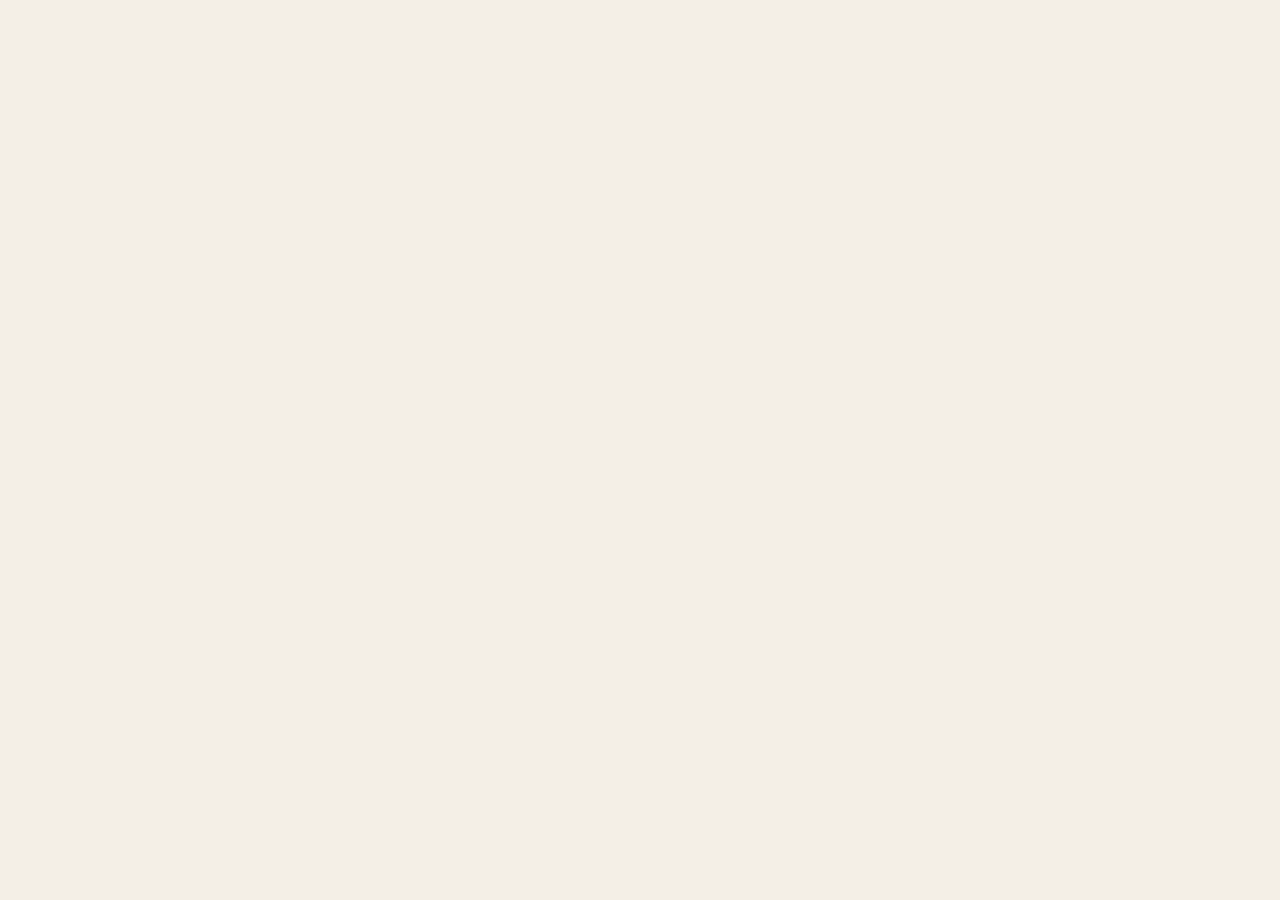
==== commit a480ad2d: "Update index.html" ====
--- a/index.html
+++ b/index.html
@@ -1,2 +1,2 @@
 <!DOCTYPE html><html lang="en"><head><meta charSet="utf-8"/><meta name="viewport" content="width=device-width, initial-scale=1"/><link rel="preload" as="image" href="https://images.unsplash.com/photo-1579783928621-7a13d66a62d1?auto=format&amp;fit=crop&amp;w=1200&amp;q=80"/><link rel="preload" as="image" href="https://images.unsplash.com/photo-1578301978693-85fa9c0320b9?auto=format&amp;fit=crop&amp;w=1200&amp;q=80"/><link rel="preload" as="image" href="https://images.unsplash.com/photo-1460661419201-fd4cecdf8a8b?auto=format&amp;fit=crop&amp;w=1200&amp;q=80"/><link rel="stylesheet" href="assets/index-WSUJVNSk.css" type="text/css" data-precedence="default"/><title>BRUSHORA | Artist Portfolio and Store</title><meta name="description" content="Original portrait artwork, commissioned drawings, visitor count, contact requests, and an artist storefront."/><link rel="modulepreload" href="assets/index-C6fybPjI.js"/><link rel="modulepreload" href="assets/index-DMTzslwX.js"/><link rel="modulepreload" href="assets/BuyButton-C31kVEgH.js"/><style id="brushora-inline-css">@import"https://fonts.googleapis.com/css2?family=Fraunces:opsz,wght@9..144,500;9..144,700&family=Manrope:wght@400;600;700;800&display=swap";@layer components;@layer properties{@supports (((-webkit-hyphens:none)) and (not (margin-trim:inline))) or ((-moz-orient:inline) and (not (color:rgb(from red r g b)))){*,:before,:after,::backdrop{--tw-rotate-x:initial;--tw-rotate-y:initial;--tw-rotate-z:initial;--tw-skew-x:initial;--tw-skew-y:initial;--tw-space-y-reverse:0;--tw-border-style:solid;--tw-leading:initial;--tw-font-weight:initial;--tw-tracking:initial;--tw-shadow:0 0 #0000;--tw-shadow-color:initial;--tw-shadow-alpha:100%;--tw-inset-shadow:0 0 #0000;--tw-inset-shadow-color:initial;--tw-inset-shadow-alpha:100%;--tw-ring-color:initial;--tw-ring-shadow:0 0 #0000;--tw-inset-ring-color:initial;--tw-inset-ring-shadow:0 0 #0000;--tw-ring-inset:initial;--tw-ring-offset-width:0px;--tw-ring-offset-color:#fff;--tw-ring-offset-shadow:0 0 #0000;--tw-blur:initial;--tw-brightness:initial;--tw-contrast:initial;--tw-grayscale:initial;--tw-hue-rotate:initial;--tw-invert:initial;--tw-opacity:initial;--tw-saturate:initial;--tw-sepia:initial;--tw-drop-shadow:initial;--tw-drop-shadow-color:initial;--tw-drop-shadow-alpha:100%;--tw-drop-shadow-size:initial;--tw-backdrop-blur:initial;--tw-backdrop-brightness:initial;--tw-backdrop-contrast:initial;--tw-backdrop-grayscale:initial;--tw-backdrop-hue-rotate:initial;--tw-backdrop-invert:initial;--tw-backdrop-opacity:initial;--tw-backdrop-saturate:initial;--tw-backdrop-sepia:initial;--tw-duration:initial;--tw-scale-x:1;--tw-scale-y:1;--tw-scale-z:1;--tw-translate-x:0;--tw-translate-y:0;--tw-translate-z:0}}}@layer theme{:root,:host{--font-sans:ui-sans-serif, system-ui, sans-serif, "Apple Color Emoji", "Segoe UI Emoji", "Segoe UI Symbol", "Noto Color Emoji";--font-mono:ui-monospace, SFMono-Regular, Menlo, Monaco, Consolas, "Liberation Mono", "Courier New", monospace;--color-blue-600:oklch(54.6% .245 262.881);--color-gray-600:oklch(44.6% .03 256.802);--color-stone-50:oklch(98.5% .001 106.423);--color-stone-100:oklch(97% .001 106.424);--color-stone-200:oklch(92.3% .003 48.717);--color-stone-300:oklch(86.9% .005 56.366);--color-stone-500:oklch(55.3% .013 58.071);--color-stone-700:oklch(37.4% .01 67.558);--color-stone-900:oklch(21.6% .006 56.043);--color-stone-950:oklch(14.7% .004 49.25);--color-white:#fff;--spacing:.25rem;--container-lg:32rem;--container-xl:36rem;--container-2xl:42rem;--container-4xl:56rem;--text-xs:.75rem;--text-xs--line-height:calc(1 / .75);--text-sm:.875rem;--text-sm--line-height:calc(1.25 / .875);--text-lg:1.125rem;--text-lg--line-height:calc(1.75 / 1.125);--text-xl:1.25rem;--text-xl--line-height:calc(1.75 / 1.25);--text-2xl:1.5rem;--text-2xl--line-height:calc(2 / 1.5);--text-3xl:1.875rem;--text-3xl--line-height: 1.2 ;--text-4xl:2.25rem;--text-4xl--line-height:calc(2.5 / 2.25);--text-5xl:3rem;--text-5xl--line-height:1;--text-6xl:3.75rem;--text-6xl--line-height:1;--text-7xl:4.5rem;--text-7xl--line-height:1;--text-8xl:6rem;--text-8xl--line-height:1;--font-weight-semibold:600;--font-weight-bold:700;--tracking-normal:0em;--radius-lg:.5rem;--radius-2xl:1rem;--default-transition-duration:.15s;--default-transition-timing-function:cubic-bezier(.4, 0, .2, 1);--default-font-family:var(--font-sans);--default-mono-font-family:var(--font-mono)}}@layer base{*,:after,:before,::backdrop{box-sizing:border-box;border:0 solid;margin:0;padding:0}::file-selector-button{box-sizing:border-box;border:0 solid;margin:0;padding:0}html,:host{-webkit-text-size-adjust:100%;tab-size:4;line-height:1.5;font-family:var(--default-font-family,ui-sans-serif, system-ui, sans-serif, "Apple Color Emoji", "Segoe UI Emoji", "Segoe UI Symbol", "Noto Color Emoji");font-feature-settings:var(--default-font-feature-settings,normal);font-variation-settings:var(--default-font-variation-settings,normal);-webkit-tap-highlight-color:transparent}hr{height:0;color:inherit;border-top-width:1px}abbr:where([title]){-webkit-text-decoration:underline dotted;text-decoration:underline dotted}h1,h2,h3,h4,h5,h6{font-size:inherit;font-weight:inherit}a{color:inherit;-webkit-text-decoration:inherit;text-decoration:inherit}b,strong{font-weight:bolder}code,kbd,samp,pre{font-family:var(--default-mono-font-family,ui-monospace, SFMono-Regular, Menlo, Monaco, Consolas, "Liberation Mono", "Courier New", monospace);font-feature-settings:var(--default-mono-font-feature-settings,normal);font-variation-settings:var(--default-mono-font-variation-settings,normal);font-size:1em}small{font-size:80%}sub,sup{vertical-align:baseline;font-size:75%;line-height:0;position:relative}sub{bottom:-.25em}sup{top:-.5em}table{text-indent:0;border-color:inherit;border-collapse:collapse}:-moz-focusring{outline:auto}progress{vertical-align:baseline}summary{display:list-item}ol,ul,menu{list-style:none}img,svg,video,canvas,audio,iframe,embed,object{vertical-align:middle;display:block}img,video{max-width:100%;height:auto}button,input,select,optgroup,textarea{font:inherit;font-feature-settings:inherit;font-variation-settings:inherit;letter-spacing:inherit;color:inherit;opacity:1;background-color:#0000;border-radius:0}::file-selector-button{font:inherit;font-feature-settings:inherit;font-variation-settings:inherit;letter-spacing:inherit;color:inherit;opacity:1;background-color:#0000;border-radius:0}:where(select:is([multiple],[size])) optgroup{font-weight:bolder}:where(select:is([multiple],[size])) optgroup option{padding-inline-start:20px}::file-selector-button{margin-inline-end:4px}::placeholder{opacity:1}@supports (not ((-webkit-appearance:-apple-pay-button))) or (contain-intrinsic-size:1px){::placeholder{color:currentColor}@supports (color:color-mix(in lab,red,red)){::placeholder{color:color-mix(in oklab,currentcolor 50%,transparent)}}}textarea{resize:vertical}::-webkit-search-decoration{-webkit-appearance:none}::-webkit-date-and-time-value{min-height:1lh;text-align:inherit}::-webkit-datetime-edit{display:inline-flex}::-webkit-datetime-edit-fields-wrapper{padding:0}::-webkit-datetime-edit{padding-block:0}::-webkit-datetime-edit-year-field{padding-block:0}::-webkit-datetime-edit-month-field{padding-block:0}::-webkit-datetime-edit-day-field{padding-block:0}::-webkit-datetime-edit-hour-field{padding-block:0}::-webkit-datetime-edit-minute-field{padding-block:0}::-webkit-datetime-edit-second-field{padding-block:0}::-webkit-datetime-edit-millisecond-field{padding-block:0}::-webkit-datetime-edit-meridiem-field{padding-block:0}::-webkit-calendar-picker-indicator{line-height:1}:-moz-ui-invalid{box-shadow:none}button,input:where([type=button],[type=reset],[type=submit]){appearance:button}::file-selector-button{appearance:button}::-webkit-inner-spin-button{height:auto}::-webkit-outer-spin-button{height:auto}[hidden]:where(:not([hidden=until-found])){display:none!important}}@layer utilities{.absolute{position:absolute}.relative{position:relative}.static{position:static}.sticky{position:sticky}.start{inset-inline-start:var(--spacing)}.top-5{top:calc(var(--spacing) * 5)}.right-5{right:calc(var(--spacing) * 5)}.bottom-5{bottom:calc(var(--spacing) * 5)}.left-5{left:calc(var(--spacing) * 5)}.z-10{z-index:10}.mt-3{margin-top:calc(var(--spacing) * 3)}.mt-6{margin-top:calc(var(--spacing) * 6)}.mt-7{margin-top:calc(var(--spacing) * 7)}.mt-8{margin-top:calc(var(--spacing) * 8)}.mt-10{margin-top:calc(var(--spacing) * 10)}.mb-4{margin-bottom:calc(var(--spacing) * 4)}.mb-5{margin-bottom:calc(var(--spacing) * 5)}.mb-6{margin-bottom:calc(var(--spacing) * 6)}.mb-8{margin-bottom:calc(var(--spacing) * 8)}.mb-10{margin-bottom:calc(var(--spacing) * 10)}.block{display:block}.flex{display:flex}.grid{display:grid}.hidden{display:none}.inline-block{display:inline-block}.inline-flex{display:inline-flex}.table{display:table}.aspect-\[4\/5\]{aspect-ratio:4/5}.h-11{height:calc(var(--spacing) * 11)}.h-12{height:calc(var(--spacing) * 12)}.h-full{height:100%}.max-h-\[78vh\]{max-height:78vh}.min-h-\[92vh\]{min-height:92vh}.min-h-\[420px\]{min-height:420px}.min-h-screen{min-height:100vh}.w-11{width:calc(var(--spacing) * 11)}.w-12{width:calc(var(--spacing) * 12)}.w-full{width:100%}.max-w-2xl{max-width:var(--container-2xl)}.max-w-4xl{max-width:var(--container-4xl)}.max-w-lg{max-width:var(--container-lg)}.max-w-xl{max-width:var(--container-xl)}.transform{transform:var(--tw-rotate-x,) var(--tw-rotate-y,) var(--tw-rotate-z,) var(--tw-skew-x,) var(--tw-skew-y,)}.flex-col{flex-direction:column}.items-center{align-items:center}.items-start{align-items:flex-start}.justify-between{justify-content:space-between}.justify-center{justify-content:center}.gap-2{gap:calc(var(--spacing) * 2)}.gap-3{gap:calc(var(--spacing) * 3)}.gap-4{gap:calc(var(--spacing) * 4)}.gap-5{gap:calc(var(--spacing) * 5)}.gap-6{gap:calc(var(--spacing) * 6)}.gap-8{gap:calc(var(--spacing) * 8)}.gap-10{gap:calc(var(--spacing) * 10)}:where(.space-y-5>:not(:last-child)){--tw-space-y-reverse:0;margin-block-start:calc(calc(var(--spacing) * 5) * var(--tw-space-y-reverse));margin-block-end:calc(calc(var(--spacing) * 5) * calc(1 - var(--tw-space-y-reverse)))}.overflow-hidden{overflow:hidden}.rounded-2xl{border-radius:var(--radius-2xl)}.rounded-full{border-radius:3.40282e38px}.rounded-lg{border-radius:var(--radius-lg)}.border{border-style:var(--tw-border-style);border-width:1px}.border-t{border-top-style:var(--tw-border-style);border-top-width:1px}.border-b{border-bottom-style:var(--tw-border-style);border-bottom-width:1px}.border-\[\#b95f3a\]\/40{border-color:#b95f3a66}.border-stone-300{border-color:var(--color-stone-300)}.border-stone-900\/10{border-color:#1c19171a}@supports (color:color-mix(in lab,red,red)){.border-stone-900\/10{border-color:color-mix(in oklab,var(--color-stone-900) 10%,transparent)}}.border-stone-900\/15{border-color:#1c191726}@supports (color:color-mix(in lab,red,red)){.border-stone-900\/15{border-color:color-mix(in oklab,var(--color-stone-900) 15%,transparent)}}.bg-\[\#2c2923\]{background-color:#2c2923}.bg-\[\#2f6b73\]{background-color:#2f6b73}.bg-\[\#b95f3a\]{background-color:#b95f3a}.bg-\[\#f4efe6\]{background-color:#f4efe6}.bg-\[\#f4efe6\]\/92{background-color:#f4efe6eb}.bg-\[\#fffaf2\]{background-color:#fffaf2}.bg-\[\#fffaf2\]\/70{background-color:#fffaf2b3}.bg-\[\#fffaf2\]\/80{background-color:#fffaf2cc}.bg-stone-100{background-color:var(--color-stone-100)}.bg-stone-950{background-color:var(--color-stone-950)}.object-cover{object-fit:cover}.p-4{padding:calc(var(--spacing) * 4)}.p-5{padding:calc(var(--spacing) * 5)}.p-6{padding:calc(var(--spacing) * 6)}.p-12{padding:calc(var(--spacing) * 12)}.px-3{padding-inline:calc(var(--spacing) * 3)}.px-4{padding-inline:calc(var(--spacing) * 4)}.px-5{padding-inline:calc(var(--spacing) * 5)}.px-6{padding-inline:calc(var(--spacing) * 6)}.py-2{padding-block:calc(var(--spacing) * 2)}.py-3{padding-block:calc(var(--spacing) * 3)}.py-4{padding-block:calc(var(--spacing) * 4)}.py-5{padding-block:calc(var(--spacing) * 5)}.py-20{padding-block:calc(var(--spacing) * 20)}.pt-5{padding-top:calc(var(--spacing) * 5)}.pt-6{padding-top:calc(var(--spacing) * 6)}.pt-12{padding-top:calc(var(--spacing) * 12)}.pb-4{padding-bottom:calc(var(--spacing) * 4)}.pb-12{padding-bottom:calc(var(--spacing) * 12)}.text-center{text-align:center}.text-2xl{font-size:var(--text-2xl);line-height:var(--tw-leading,var(--text-2xl--line-height))}.text-3xl{font-size:var(--text-3xl);line-height:var(--tw-leading,var(--text-3xl--line-height))}.text-4xl{font-size:var(--text-4xl);line-height:var(--tw-leading,var(--text-4xl--line-height))}.text-5xl{font-size:var(--text-5xl);line-height:var(--tw-leading,var(--text-5xl--line-height))}.text-6xl{font-size:var(--text-6xl);line-height:var(--tw-leading,var(--text-6xl--line-height))}.text-lg{font-size:var(--text-lg);line-height:var(--tw-leading,var(--text-lg--line-height))}.text-sm{font-size:var(--text-sm);line-height:var(--tw-leading,var(--text-sm--line-height))}.text-xl{font-size:var(--text-xl);line-height:var(--tw-leading,var(--text-xl--line-height))}.text-xs{font-size:var(--text-xs);line-height:var(--tw-leading,var(--text-xs--line-height))}.text-\[clamp\(4rem\,14vw\,12rem\)\]{font-size:clamp(4rem,14vw,12rem)}.leading-7{--tw-leading:calc(var(--spacing) * 7);line-height:calc(var(--spacing) * 7)}.leading-8{--tw-leading:calc(var(--spacing) * 8);line-height:calc(var(--spacing) * 8)}.leading-\[0\.78\]{--tw-leading:.78;line-height:.78}.leading-none{--tw-leading:1;line-height:1}.font-bold{--tw-font-weight:var(--font-weight-bold);font-weight:var(--font-weight-bold)}.font-semibold{--tw-font-weight:var(--font-weight-semibold);font-weight:var(--font-weight-semibold)}.tracking-\[0\.2em\]{--tw-tracking:.2em;letter-spacing:.2em}.tracking-\[0\.18em\]{--tw-tracking:.18em;letter-spacing:.18em}.tracking-\[0\.22em\]{--tw-tracking:.22em;letter-spacing:.22em}.tracking-normal{--tw-tracking:var(--tracking-normal);letter-spacing:var(--tracking-normal)}.text-\[\#2c2923\]{color:#2c2923}.text-\[\#2f6b73\]{color:#2f6b73}.text-\[\#8f492e\]{color:#8f492e}.text-\[\#b95f3a\]{color:#b95f3a}.text-\[\#d9a36f\]{color:#d9a36f}.text-\[\#f4efe6\]{color:#f4efe6}.text-blue-600{color:var(--color-blue-600)}.text-gray-600{color:var(--color-gray-600)}.text-stone-50{color:var(--color-stone-50)}.text-stone-200{color:var(--color-stone-200)}.text-stone-500{color:var(--color-stone-500)}.text-stone-700{color:var(--color-stone-700)}.text-white{color:var(--color-white)}.uppercase{text-transform:uppercase}.shadow-2xl{--tw-shadow:0 25px 50px -12px var(--tw-shadow-color,#00000040);box-shadow:var(--tw-inset-shadow),var(--tw-inset-ring-shadow),var(--tw-ring-offset-shadow),var(--tw-ring-shadow),var(--tw-shadow)}.shadow-lg{--tw-shadow:0 10px 15px -3px var(--tw-shadow-color,#0000001a), 0 4px 6px -4px var(--tw-shadow-color,#0000001a);box-shadow:var(--tw-inset-shadow),var(--tw-inset-ring-shadow),var(--tw-ring-offset-shadow),var(--tw-ring-shadow),var(--tw-shadow)}.shadow-stone-900\/10{--tw-shadow-color:#1c19171a}@supports (color:color-mix(in lab,red,red)){.shadow-stone-900\/10{--tw-shadow-color:color-mix(in oklab, color-mix(in oklab, var(--color-stone-900) 10%, transparent) var(--tw-shadow-alpha), transparent)}}.shadow-stone-900\/15{--tw-shadow-color:#1c191726}@supports (color:color-mix(in lab,red,red)){.shadow-stone-900\/15{--tw-shadow-color:color-mix(in oklab, color-mix(in oklab, var(--color-stone-900) 15%, transparent) var(--tw-shadow-alpha), transparent)}}.shadow-stone-950\/15{--tw-shadow-color:#0c0a0926}@supports (color:color-mix(in lab,red,red)){.shadow-stone-950\/15{--tw-shadow-color:color-mix(in oklab, color-mix(in oklab, var(--color-stone-950) 15%, transparent) var(--tw-shadow-alpha), transparent)}}.filter{filter:var(--tw-blur,) var(--tw-brightness,) var(--tw-contrast,) var(--tw-grayscale,) var(--tw-hue-rotate,) var(--tw-invert,) var(--tw-saturate,) var(--tw-sepia,) var(--tw-drop-shadow,)}.backdrop-blur{--tw-backdrop-blur:blur(8px);-webkit-backdrop-filter:var(--tw-backdrop-blur,) var(--tw-backdrop-brightness,) var(--tw-backdrop-contrast,) var(--tw-backdrop-grayscale,) var(--tw-backdrop-hue-rotate,) var(--tw-backdrop-invert,) var(--tw-backdrop-opacity,) var(--tw-backdrop-saturate,) var(--tw-backdrop-sepia,);backdrop-filter:var(--tw-backdrop-blur,) var(--tw-backdrop-brightness,) var(--tw-backdrop-contrast,) var(--tw-backdrop-grayscale,) var(--tw-backdrop-hue-rotate,) var(--tw-backdrop-invert,) var(--tw-backdrop-opacity,) var(--tw-backdrop-saturate,) var(--tw-backdrop-sepia,)}.transition{transition-property:color,background-color,border-color,outline-color,text-decoration-color,fill,stroke,--tw-gradient-from,--tw-gradient-via,--tw-gradient-to,opacity,box-shadow,transform,translate,scale,rotate,filter,-webkit-backdrop-filter,backdrop-filter,display,content-visibility,overlay,pointer-events;transition-timing-function:var(--tw-ease,var(--default-transition-timing-function));transition-duration:var(--tw-duration,var(--default-transition-duration))}.duration-500{--tw-duration:.5s;transition-duration:.5s}@media(hover:hover){.group-hover\:scale-105:is(:where(.group):hover *){--tw-scale-x:105%;--tw-scale-y:105%;--tw-scale-z:105%;scale:var(--tw-scale-x) var(--tw-scale-y)}.hover\:-translate-x-1:hover{--tw-translate-x:calc(var(--spacing) * -1);translate:var(--tw-translate-x) var(--tw-translate-y)}.hover\:-translate-y-0\.5:hover{--tw-translate-y:calc(var(--spacing) * -.5);translate:var(--tw-translate-x) var(--tw-translate-y)}.hover\:scale-105:hover{--tw-scale-x:105%;--tw-scale-y:105%;--tw-scale-z:105%;scale:var(--tw-scale-x) var(--tw-scale-y)}.hover\:bg-\[\#2f6b73\]:hover{background-color:#2f6b73}}.disabled\:cursor-wait:disabled{cursor:wait}.disabled\:opacity-60:disabled{opacity:.6}@media(min-width:40rem){.sm\:flex-row{flex-direction:row}.sm\:items-center{align-items:center}.sm\:justify-between{justify-content:space-between}}@media(min-width:48rem){.md\:flex{display:flex}.md\:grid-cols-2{grid-template-columns:repeat(2,minmax(0,1fr))}.md\:grid-cols-3{grid-template-columns:repeat(3,minmax(0,1fr))}.md\:flex-row{flex-direction:row}.md\:items-end{align-items:flex-end}.md\:p-8{padding:calc(var(--spacing) * 8)}.md\:px-10{padding-inline:calc(var(--spacing) * 10)}.md\:text-7xl{font-size:var(--text-7xl);line-height:var(--tw-leading,var(--text-7xl--line-height))}.md\:text-8xl{font-size:var(--text-8xl);line-height:var(--tw-leading,var(--text-8xl--line-height))}}@media(min-width:64rem){.lg\:grid-cols-3{grid-template-columns:repeat(3,minmax(0,1fr))}.lg\:grid-cols-\[0\.9fr_1\.1fr\]{grid-template-columns:.9fr 1.1fr}.lg\:grid-cols-\[0\.75fr_1\.25fr\]{grid-template-columns:.75fr 1.25fr}.lg\:grid-cols-\[1\.05fr_0\.95fr\]{grid-template-columns:1.05fr .95fr}.lg\:grid-cols-\[1\.15fr_0\.85fr\]{grid-template-columns:1.15fr .85fr}.lg\:items-end{align-items:flex-end}.lg\:items-start{align-items:flex-start}}}:root{color-scheme:light}*{box-sizing:border-box}html{scroll-behavior:smooth}body{-webkit-font-smoothing:antialiased;background:#f4efe6;margin:0;font-family:Manrope,sans-serif}a{text-decoration:none}button,input,textarea{font:inherit}.font-display{font-family:Fraunces,serif}.hero-grid:before{content:"";pointer-events:none;background-color:#0000;background-image:linear-gradient(90deg,#2c29230f 1px,#0000 1px),linear-gradient(#2c29230f 1px,#0000 1px);background-position:0 0,0 0;background-repeat:repeat,repeat;background-size:72px 72px;background-attachment:scroll,scroll;background-origin:padding-box,padding-box;background-clip:border-box,border-box;position:absolute;inset:0}.hero-grid:after{content:"";pointer-events:none;background:linear-gradient(120deg,#b95f3a38,#0000 45%),linear-gradient(300deg,#2f6b732e,#0000 50%);position:absolute;inset:0}.hero-art,.art-card,.contact-form{border-radius:8px}.section-kicker{color:#b95f3a;letter-spacing:.22em;text-transform:uppercase;margin-bottom:.85rem;font-size:.78rem;font-weight:800}.contact-form{gap:1rem;display:grid}.contact-form label{color:#4f493f;letter-spacing:.12em;text-transform:uppercase;gap:.45rem;font-size:.82rem;font-weight:800;display:grid}.contact-form input,.contact-form textarea{color:#2c2923;letter-spacing:0;text-transform:none;background:#f4efe6;border:1px solid #2c292329;border-radius:8px;outline:none;width:100%;padding:.95rem 1rem;font-size:1rem;font-weight:600;transition:border-color .16s,box-shadow .16s}.contact-form textarea{resize:vertical}.contact-form input:focus,.contact-form textarea:focus{border-color:#2f6b73;box-shadow:0 0 0 4px #2f6b7321}code{font-family:Menlo,Monaco,Consolas,Courier New,monospace}@property --tw-rotate-x{syntax:"*";inherits:false}@property --tw-rotate-y{syntax:"*";inherits:false}@property --tw-rotate-z{syntax:"*";inherits:false}@property --tw-skew-x{syntax:"*";inherits:false}@property --tw-skew-y{syntax:"*";inherits:false}@property --tw-space-y-reverse{syntax:"*";inherits:false;initial-value:0}@property --tw-border-style{syntax:"*";inherits:false;initial-value:solid}@property --tw-leading{syntax:"*";inherits:false}@property --tw-font-weight{syntax:"*";inherits:false}@property --tw-tracking{syntax:"*";inherits:false}@property --tw-shadow{syntax:"*";inherits:false;initial-value:0 0 #0000}@property --tw-shadow-color{syntax:"*";inherits:false}@property --tw-shadow-alpha{syntax:"<percentage>";inherits:false;initial-value:100%}@property --tw-inset-shadow{syntax:"*";inherits:false;initial-value:0 0 #0000}@property --tw-inset-shadow-color{syntax:"*";inherits:false}@property --tw-inset-shadow-alpha{syntax:"<percentage>";inherits:false;initial-value:100%}@property --tw-ring-color{syntax:"*";inherits:false}@property --tw-ring-shadow{syntax:"*";inherits:false;initial-value:0 0 #0000}@property --tw-inset-ring-color{syntax:"*";inherits:false}@property --tw-inset-ring-shadow{syntax:"*";inherits:false;initial-value:0 0 #0000}@property --tw-ring-inset{syntax:"*";inherits:false}@property --tw-ring-offset-width{syntax:"<length>";inherits:false;initial-value:0}@property --tw-ring-offset-color{syntax:"*";inherits:false;initial-value:#fff}@property --tw-ring-offset-shadow{syntax:"*";inherits:false;initial-value:0 0 #0000}@property --tw-blur{syntax:"*";inherits:false}@property --tw-brightness{syntax:"*";inherits:false}@property --tw-contrast{syntax:"*";inherits:false}@property --tw-grayscale{syntax:"*";inherits:false}@property --tw-hue-rotate{syntax:"*";inherits:false}@property --tw-invert{syntax:"*";inherits:false}@property --tw-opacity{syntax:"*";inherits:false}@property --tw-saturate{syntax:"*";inherits:false}@property --tw-sepia{syntax:"*";inherits:false}@property --tw-drop-shadow{syntax:"*";inherits:false}@property --tw-drop-shadow-color{syntax:"*";inherits:false}@property --tw-drop-shadow-alpha{syntax:"<percentage>";inherits:false;initial-value:100%}@property --tw-drop-shadow-size{syntax:"*";inherits:false}@property --tw-backdrop-blur{syntax:"*";inherits:false}@property --tw-backdrop-brightness{syntax:"*";inherits:false}@property --tw-backdrop-contrast{syntax:"*";inherits:false}@property --tw-backdrop-grayscale{syntax:"*";inherits:false}@property --tw-backdrop-hue-rotate{syntax:"*";inherits:false}@property --tw-backdrop-invert{syntax:"*";inherits:false}@property --tw-backdrop-opacity{syntax:"*";inherits:false}@property --tw-backdrop-saturate{syntax:"*";inherits:false}@property --tw-backdrop-sepia{syntax:"*";inherits:false}@property --tw-duration{syntax:"*";inherits:false}@property --tw-scale-x{syntax:"*";inherits:false;initial-value:1}@property --tw-scale-y{syntax:"*";inherits:false;initial-value:1}@property --tw-scale-z{syntax:"*";inherits:false;initial-value:1}@property --tw-translate-x{syntax:"*";inherits:false;initial-value:0}@property --tw-translate-y{syntax:"*";inherits:false;initial-value:0}@property --tw-translate-z{syntax:"*";inherits:false;initial-value:0}
-</style></head><body><!--$--><main class="min-h-screen bg-[#f4efe6] text-[#2c2923]"><section class="hero-grid relative min-h-[92vh] overflow-hidden px-5 pb-12 pt-5 md:px-10"><nav class="relative z-10 flex items-center justify-between border-b border-stone-900/15 pb-4"><a href="#top" class="font-display text-2xl">BRUSHORA</a><div class="hidden items-center gap-6 text-sm font-semibold md:flex"><a href="#works">Works</a><a href="#about">About</a><a href="#commissions">Commissions</a></div><a href="#commissions" class="inline-flex h-11 w-11 items-center justify-center rounded-full bg-[#2c2923] text-white transition hover:scale-105" aria-label="Contact for a portrait"><svg xmlns="http://www.w3.org/2000/svg" width="19" height="19" viewBox="0 0 24 24" fill="none" stroke="currentColor" stroke-width="2" stroke-linecap="round" stroke-linejoin="round" class="lucide lucide-mail" aria-hidden="true"><path d="m22 7-8.991 5.727a2 2 0 0 1-2.009 0L2 7"></path><rect x="2" y="4" width="20" height="16" rx="2"></rect></svg></a></nav><div id="top" class="relative z-10 grid gap-8 pt-12 lg:grid-cols-[1.05fr_0.95fr] lg:items-end"><div class="max-w-4xl"><p class="mb-5 inline-flex items-center gap-2 rounded-full border border-[#b95f3a]/40 bg-[#fffaf2]/70 px-4 py-2 text-sm font-semibold text-[#8f492e]"><svg xmlns="http://www.w3.org/2000/svg" width="16" height="16" viewBox="0 0 24 24" fill="none" stroke="currentColor" stroke-width="2" stroke-linecap="round" stroke-linejoin="round" class="lucide lucide-sparkles" aria-hidden="true"><path d="M11.017 2.814a1 1 0 0 1 1.966 0l1.051 5.558a2 2 0 0 0 1.594 1.594l5.558 1.051a1 1 0 0 1 0 1.966l-5.558 1.051a2 2 0 0 0-1.594 1.594l-1.051 5.558a1 1 0 0 1-1.966 0l-1.051-5.558a2 2 0 0 0-1.594-1.594l-5.558-1.051a1 1 0 0 1 0-1.966l5.558-1.051a2 2 0 0 0 1.594-1.594z"></path><path d="M20 2v4"></path><path d="M22 4h-4"></path><circle cx="4" cy="20" r="2"></circle></svg>Original drawings, portraits, and commissioned artwork</p><h1 class="font-display text-[clamp(4rem,14vw,12rem)] leading-[0.78] tracking-normal">Portraits with a human hand.</h1><p class="mt-7 max-w-2xl text-lg leading-8 text-stone-700">A storefront and studio page for a drawing artist who creates expressive portraits, figure studies, and warm hand-finished wall pieces for collectors and personal gifts.</p></div><div class="hero-art relative min-h-[420px] overflow-hidden border border-stone-900/15 bg-stone-100 shadow-2xl shadow-stone-900/15"><img src="https://images.unsplash.com/photo-1579783928621-7a13d66a62d1?auto=format&amp;fit=crop&amp;w=1200&amp;q=80" alt="Quiet Gaze" class="h-full min-h-[420px] w-full object-cover"/><div class="absolute bottom-5 left-5 right-5 flex items-center justify-between bg-[#f4efe6]/92 p-4 backdrop-blur"><div><p class="text-xs font-bold uppercase tracking-[0.22em] text-[#b95f3a]">Featured original</p><p class="font-display text-3xl">Quiet Gaze</p></div><a aria-label="View Quiet Gaze" href="/products/1" class="inline-flex h-12 w-12 items-center justify-center rounded-full bg-[#2f6b73] text-white"><svg xmlns="http://www.w3.org/2000/svg" width="24" height="24" viewBox="0 0 24 24" fill="none" stroke="currentColor" stroke-width="2" stroke-linecap="round" stroke-linejoin="round" class="lucide lucide-arrow-up-right" aria-hidden="true"><path d="M7 7h10v10"></path><path d="M7 17 17 7"></path></svg></a></div></div></div><div class="relative z-10 mt-10 grid gap-4 md:grid-cols-3"><div class="flex items-center gap-4 border border-stone-900/15 bg-[#fffaf2]/80 p-5 backdrop-blur"><div class="flex h-11 w-11 items-center justify-center rounded-full bg-[#2f6b73] text-white"><svg xmlns="http://www.w3.org/2000/svg" width="18" height="18" viewBox="0 0 24 24" fill="none" stroke="currentColor" stroke-width="2" stroke-linecap="round" stroke-linejoin="round" class="lucide lucide-eye" aria-hidden="true"><path d="M2.062 12.348a1 1 0 0 1 0-.696 10.75 10.75 0 0 1 19.876 0 1 1 0 0 1 0 .696 10.75 10.75 0 0 1-19.876 0"></path><circle cx="12" cy="12" r="3"></circle></svg></div><div><p class="text-xs font-bold uppercase tracking-[0.2em] text-stone-500">Total visitors</p><p class="font-display text-3xl">Counting</p></div></div><div class="flex items-center gap-4 border border-stone-900/15 bg-[#fffaf2]/80 p-5 backdrop-blur"><div class="flex h-11 w-11 items-center justify-center rounded-full bg-[#2f6b73] text-white"><svg xmlns="http://www.w3.org/2000/svg" width="18" height="18" viewBox="0 0 24 24" fill="none" stroke="currentColor" stroke-width="2" stroke-linecap="round" stroke-linejoin="round" class="lucide lucide-brush" aria-hidden="true"><path d="m11 10 3 3"></path><path d="M6.5 21A3.5 3.5 0 1 0 3 17.5a2.62 2.62 0 0 1-.708 1.792A1 1 0 0 0 3 21z"></path><path d="M9.969 17.031 21.378 5.624a1 1 0 0 0-3.002-3.002L6.967 14.031"></path></svg></div><div><p class="text-xs font-bold uppercase tracking-[0.2em] text-stone-500">Commission types</p><p class="font-display text-3xl">Portraits, pets, gifts</p></div></div><div class="flex items-center gap-4 border border-stone-900/15 bg-[#fffaf2]/80 p-5 backdrop-blur"><div class="flex h-11 w-11 items-center justify-center rounded-full bg-[#2f6b73] text-white"><svg xmlns="http://www.w3.org/2000/svg" width="18" height="18" viewBox="0 0 24 24" fill="none" stroke="currentColor" stroke-width="2" stroke-linecap="round" stroke-linejoin="round" class="lucide lucide-frame" aria-hidden="true"><line x1="22" x2="2" y1="6" y2="6"></line><line x1="22" x2="2" y1="18" y2="18"></line><line x1="6" x2="6" y1="2" y2="22"></line><line x1="18" x2="18" y1="2" y2="22"></line></svg></div><div><p class="text-xs font-bold uppercase tracking-[0.2em] text-stone-500">Originals available</p><p class="font-display text-3xl">3 pieces</p></div></div></div></section><section id="works" class="px-5 py-20 md:px-10"><div class="mb-10 flex flex-col justify-between gap-4 md:flex-row md:items-end"><div><p class="section-kicker">Available artwork</p><h2 class="font-display text-5xl md:text-7xl">Shop the wall.</h2></div><p class="max-w-xl text-stone-700">Each piece can be purchased through checkout when payments are configured, and every product page keeps the collector focused on the artwork details.</p></div><div class="grid gap-5 lg:grid-cols-3"><article class="art-card group overflow-hidden border border-stone-900/15 bg-[#fffaf2]"><a href="/products/1" class="block"><img src="https://images.unsplash.com/photo-1579783928621-7a13d66a62d1?auto=format&amp;fit=crop&amp;w=1200&amp;q=80" alt="Quiet Gaze" class="aspect-[4/5] w-full object-cover transition duration-500 group-hover:scale-105"/></a><div class="space-y-5 p-5"><div class="flex items-start justify-between gap-4"><div><p class="text-sm font-semibold uppercase tracking-[0.18em] text-stone-500">Charcoal, acrylic wash</p><h3 class="font-display text-4xl">Quiet Gaze</h3></div><div class="text-xl font-bold">$<!-- -->420</div></div><p class="leading-7 text-stone-700">Charcoal and acrylic portrait with a soft, watchful mood.</p><div class="flex items-center justify-between gap-3"><span class="rounded-full border border-stone-300 px-3 py-2 text-sm">18 x 24 in</span><button disabled="" class="inline-flex items-center gap-2 rounded-full bg-stone-950 px-5 py-3 text-sm font-semibold text-stone-50 shadow-lg shadow-stone-950/15 transition hover:-translate-y-0.5 hover:bg-[#2f6b73] disabled:cursor-wait disabled:opacity-60 "><svg xmlns="http://www.w3.org/2000/svg" width="18" height="18" viewBox="0 0 24 24" fill="none" stroke="currentColor" stroke-width="2" stroke-linecap="round" stroke-linejoin="round" class="lucide lucide-shopping-bag" aria-hidden="true"><path d="M16 10a4 4 0 0 1-8 0"></path><path d="M3.103 6.034h17.794"></path><path d="M3.4 5.467a2 2 0 0 0-.4 1.2V20a2 2 0 0 0 2 2h14a2 2 0 0 0 2-2V6.667a2 2 0 0 0-.4-1.2l-2-2.667A2 2 0 0 0 17 2H7a2 2 0 0 0-1.6.8z"></path></svg>Buy original</button></div></div></article><article class="art-card group overflow-hidden border border-stone-900/15 bg-[#fffaf2]"><a href="/products/2" class="block"><img src="https://images.unsplash.com/photo-1578301978693-85fa9c0320b9?auto=format&amp;fit=crop&amp;w=1200&amp;q=80" alt="Market Afternoon" class="aspect-[4/5] w-full object-cover transition duration-500 group-hover:scale-105"/></a><div class="space-y-5 p-5"><div clas+</style></head><body><!--$--><main class="min-h-screen bg-[#f4efe6] text-[#2c2923]"><section class="hero-grid relative min-h-[92vh] overflow-hidden px-5 pb-12 pt-5 md:px-10"><nav class="relative z-10 flex items-center justify-between border-b border-stone-900/15 pb-4"><a href="#top" class="font-display text-2xl">BRUSHORA</a><div class="hidden items-center gap-6 text-sm font-semibold md:flex"><a href="#works">Works</a><a href="#about">About</a><a href="#commissions">Commissions</a></div><a href="#commissions" class="inline-flex h-11 w-11 items-center justify-center rounded-full bg-[#2c2923] text-white transition hover:scale-105" aria-label="Contact for a portrait"><svg xmlns="http://www.w3.org/2000/svg" width="19" height="19" viewBox="0 0 24 24" fill="none" stroke="currentColor" stroke-width="2" stroke-linecap="round" stroke-linejoin="round" class="lucide lucide-mail" aria-hidden="true"><path d="m22 7-8.991 5.727a2 2 0 0 1-2.009 0L2 7"></path><rect x="2" y="4" width="20" height="16" rx="2"></rect></svg></a></nav><div id="top" class="relative z-10 grid gap-8 pt-12 lg:grid-cols-[1.05fr_0.95fr] lg:items-end"><div class="max-w-4xl"><p class="mb-5 inline-flex items-center gap-2 rounded-full border border-[#b95f3a]/40 bg-[#fffaf2]/70 px-4 py-2 text-sm font-semibold text-[#8f492e]"><svg xmlns="http://www.w3.org/2000/svg" width="16" height="16" viewBox="0 0 24 24" fill="none" stroke="currentColor" stroke-width="2" stroke-linecap="round" stroke-linejoin="round" class="lucide lucide-sparkles" aria-hidden="true"><path d="M11.017 2.814a1 1 0 0 1 1.966 0l1.051 5.558a2 2 0 0 0 1.594 1.594l5.558 1.051a1 1 0 0 1 0 1.966l-5.558 1.051a2 2 0 0 0-1.594 1.594l-1.051 5.558a1 1 0 0 1-1.966 0l-1.051-5.558a2 2 0 0 0-1.594-1.594l-5.558-1.051a1 1 0 0 1 0-1.966l5.558-1.051a2 2 0 0 0 1.594-1.594z"></path><path d="M20 2v4"></path><path d="M22 4h-4"></path><circle cx="4" cy="20" r="2"></circle></svg>Original drawings, portraits, and commissioned artwork</p><h1 class="font-display text-[clamp(4rem,14vw,12rem)] leading-[0.78] tracking-normal">Portraits with a human hand.</h1><p class="mt-7 max-w-2xl text-lg leading-8 text-stone-700">A storefront and studio page for a drawing artist who creates expressive portraits, figure studies, and warm hand-finished wall pieces for collectors and personal gifts.</p></div><div class="hero-art relative min-h-[420px] overflow-hidden border border-stone-900/15 bg-stone-100 shadow-2xl shadow-stone-900/15"><img src="https://images.unsplash.com/photo-1579783928621-7a13d66a62d1?auto=format&amp;fit=crop&amp;w=1200&amp;q=80" alt="Quiet Gaze" class="h-full min-h-[420px] w-full object-cover"/><div class="absolute bottom-5 left-5 right-5 flex items-center justify-between bg-[#f4efe6]/92 p-4 backdrop-blur"><div><p class="text-xs font-bold uppercase tracking-[0.22em] text-[#b95f3a]">Featured original</p><p class="font-display text-3xl">Quiet Gaze</p></div><a aria-label="View Quiet Gaze" href="/products/1" class="inline-flex h-12 w-12 items-center justify-center rounded-full bg-[#2f6b73] text-white"><svg xmlns="http://www.w3.org/2000/svg" width="24" height="24" viewBox="0 0 24 24" fill="none" stroke="currentColor" stroke-width="2" stroke-linecap="round" stroke-linejoin="round" class="lucide lucide-arrow-up-right" aria-hidden="true"><path d="M7 7h10v10"></path><path d="M7 17 17 7"></path></svg></a></div></div></div><div class="relative z-10 mt-10 grid gap-4 md:grid-cols-3"><div class="flex items-center gap-4 border border-stone-900/15 bg-[#fffaf2]/80 p-5 backdrop-blur"><div class="flex h-11 w-11 items-center justify-center rounded-full bg-[#2f6b73] text-white"><svg xmlns="http://www.w3.org/2000/svg" width="18" height="18" viewBox="0 0 24 24" fill="none" stroke="currentColor" stroke-width="2" stroke-linecap="round" stroke-linejoin="round" class="lucide lucide-eye" aria-hidden="true"><path d="M2.062 12.348a1 1 0 0 1 0-.696 10.75 10.75 0 0 1 19.876 0 1 1 0 0 1 0 .696 10.75 10.75 0 0 1-19.876 0"></path><circle cx="12" cy="12" r="3"></circle></svg></div><div><p class="text-xs font-bold uppercase tracking-[0.2em] text-stone-500">Total visitors</p><p class="font-display text-3xl">Counting</p></div></div><div class="flex items-center gap-4 border border-stone-900/15 bg-[#fffaf2]/80 p-5 backdrop-blur"><div class="flex h-11 w-11 items-center justify-center rounded-full bg-[#2f6b73] text-white"><svg xmlns="http://www.w3.org/2000/svg" width="18" height="18" viewBox="0 0 24 24" fill="none" stroke="currentColor" stroke-width="2" stroke-linecap="round" stroke-linejoin="round" class="lucide lucide-brush" aria-hidden="true"><path d="m11 10 3 3"></path><path d="M6.5 21A3.5 3.5 0 1 0 3 17.5a2.62 2.62 0 0 1-.708 1.792A1 1 0 0 0 3 21z"></path><path d="M9.969 17.031 21.378 5.624a1 1 0 0 0-3.002-3.002L6.967 14.031"></path></svg></div><div><p class="text-xs font-bold uppercase tracking-[0.2em] text-stone-500">Commission types</p><p class="font-display text-3xl">Portraits, pets, gifts</p></div></div><div class="flex items-center gap-4 border border-stone-900/15 bg-[#fffaf2]/80 p-5 backdrop-blur"><div class="flex h-11 w-11 items-center justify-center rounded-full bg-[#2f6b73] text-white"><svg xmlns="http://www.w3.org/2000/svg" width="18" height="18" viewBox="0 0 24 24" fill="none" stroke="currentColor" stroke-width="2" stroke-linecap="round" stroke-linejoin="round" class="lucide lucide-frame" aria-hidden="true"><line x1="22" x2="2" y1="6" y2="6"></line><line x1="22" x2="2" y1="18" y2="18"></line><line x1="6" x2="6" y1="2" y2="22"></line><line x1="18" x2="18" y1="2" y2="22"></line></svg></div><div><p class="text-xs font-bold uppercase tracking-[0.2em] text-stone-500">Originals available</p><p class="font-display text-3xl">3 pieces</p></div></div></div></section><section id="works" class="px-5 py-20 md:px-10"><div class="mb-10 flex flex-col justify-between gap-4 md:flex-row md:items-end"><div><p class="section-kicker">Available artwork</p><h2 class="font-display text-5xl md:text-7xl">Shop the wall.</h2></div><p class="max-w-xl text-stone-700">Each piece can be purchased through checkout when payments are configured, and every product page keeps the collector focused on the artwork details.</p></div><div class="grid gap-5 lg:grid-cols-3"><article class="art-card group overflow-hidden border border-stone-900/15 bg-[#fffaf2]"><a href="/products/1" class="block"><img src="https://images.unsplash.com/photo-1579783928621-7a13d66a62d1?auto=format&amp;fit=crop&amp;w=1200&amp;q=80" alt="Quiet Gaze" class="aspect-[4/5] w-full object-cover transition duration-500 group-hover:scale-105"/></a><div class="space-y-5 p-5"><div class="flex items-start justify-between gap-4"><div><p class="text-sm font-semibold uppercase tracking-[0.18em] text-stone-500">Charcoal, acrylic wash</p><h3 class="font-display text-4xl">Quiet Gaze</h3></div><div class="text-xl font-bold">$<!-- -->420</div></div><p class="leading-7 text-stone-700">Charcoal and acrylic portrait with a soft, watchful mood.</p><div class="flex items-center justify-between gap-3"><span class="rounded-full border border-stone-300 px-3 py-2 text-sm">18 x 24 in</span><button disabled="" class="inline-flex items-center gap-2 rounded-full bg-stone-950 px-5 py-3 text-sm font-semibold text-stone-50 shadow-lg shadow-stone-950/15 transition hover:-translate-y-0.5 hover:bg-[#2f6b73] disabled:cursor-wait disabled:opacity-60 "><svg xmlns="http://www.w3.org/2000/svg" width="18" height="18" viewBox="0 0 24 24" fill="none" stroke="currentColor" stroke-width="2" stroke-linecap="round" stroke-linejoin="round" class="lucide lucide-shopping-bag" aria-hidden="true"><path d="M16 10a4 4 0 0 1-8 0"></path><path d="M3.103 6.034h17.794"></path><path d="M3.4 5.467a2 2 0 0 0-.4 1.2V20a2 2 0 0 0 2 2h14a2 2 0 0 0 2-2V6.667a2 2 0 0 0-.4-1.2l-2-2.667A2 2 0 0 0 17 2H7a2 2 0 0 0-1.6.8z"></path></svg>Buy original</button></div></div></article><article class="art-card group overflow-hidden border border-stone-900/15 bg-[#fffaf2]"><a href="/products/2" class="block"><img src="https://images.unsplash.com/photo-1578301978693-85fa9c0320b9?auto=format&amp;fit=crop&amp;w=1200&amp;q=80" alt="Market Afternoon" class="aspect-[4/5] w-full object-cover transition duration-500 group-hover:scale-105"/></a><div class="space-y-5 p-5"><div class="flex items-start justify-between gap-4"><div><p class="text-sm font-semibold uppercase tracking-[0.18em] text-stone-500">Ink and gouache</p><h3 class="font-display text-4xl">Market Afternoon</h3></div><div class="text-xl font-bold">$<!-- -->360</div></div><p class="leading-7 text-stone-700">Ink and gouache street scene with lively color and movement.</p><div class="flex items-center justify-between gap-3"><span class="rounded-full border border-stone-300 px-3 py-2 text-sm">16 x 20 in</span><button disabled="" class="inline-flex items-center gap-2 rounded-full bg-stone-950 px-5 py-3 text-sm font-semibold text-stone-50 shadow-lg shadow-stone-950/15 transition hover:-translate-y-0.5 hover:bg-[#2f6b73] disabled:cursor-wait disabled:opacity-60 "><svg xmlns="http://www.w3.org/2000/svg" width="18" height="18" viewBox="0 0 24 24" fill="none" stroke="currentColor" stroke-width="2" stroke-linecap="round" stroke-linejoin="round" class="lucide lucide-shopping-bag" aria-hidden="true"><path d="M16 10a4 4 0 0 1-8 0"></path><path d="M3.103 6.034h17.794"></path><path d="M3.4 5.467a2 2 0 0 0-.4 1.2V20a2 2 0 0 0 2 2h14a2 2 0 0 0 2-2V6.667a2 2 0 0 0-.4-1.2l-2-2.667A2 2 0 0 0 17 2H7a2 2 0 0 0-1.6.8z"></path></svg>Buy original</button></div></div></article><article class="art-card group overflow-hidden border border-stone-900/15 bg-[#fffaf2]"><a href="/products/3" class="block"><img src="https://images.unsplash.com/photo-1460661419201-fd4cecdf8a8b?auto=format&amp;fit=crop&amp;w=1200&amp;q=80" alt="Hands In Light" class="aspect-[4/5] w-full object-cover transition duration-500 group-hover:scale-105"/></a><div class="space-y-5 p-5"><div class="flex items-start justify-between gap-4"><div><p class="text-sm font-semibold uppercase tracking-[0.18em] text-stone-500">Graphite and pastel</p><h3 class="font-display text-4xl">Hands In Light</h3></div><div class="text-xl font-bold">$<!-- -->285</div></div><p class="leading-7 text-stone-700">Figure drawing focused on gesture, warmth, and delicate light.</p><div class="flex items-center justify-between gap-3"><span class="rounded-full border border-stone-300 px-3 py-2 text-sm">14 x 18 in</span><button disabled="" class="inline-flex items-center gap-2 rounded-full bg-stone-950 px-5 py-3 text-sm font-semibold text-stone-50 shadow-lg shadow-stone-950/15 transition hover:-translate-y-0.5 hover:bg-[#2f6b73] disabled:cursor-wait disabled:opacity-60 "><svg xmlns="http://www.w3.org/2000/svg" width="18" height="18" viewBox="0 0 24 24" fill="none" stroke="currentColor" stroke-width="2" stroke-linecap="round" stroke-linejoin="round" class="lucide lucide-shopping-bag" aria-hidden="true"><path d="M16 10a4 4 0 0 1-8 0"></path><path d="M3.103 6.034h17.794"></path><path d="M3.4 5.467a2 2 0 0 0-.4 1.2V20a2 2 0 0 0 2 2h14a2 2 0 0 0 2-2V6.667a2 2 0 0 0-.4-1.2l-2-2.667A2 2 0 0 0 17 2H7a2 2 0 0 0-1.6.8z"></path></svg>Buy original</button></div></div></article></div></section><section id="about" class="grid gap-8 bg-[#2c2923] px-5 py-20 text-[#f4efe6] md:px-10 lg:grid-cols-[0.75fr_1.25fr]"><div><p class="section-kicker text-[#d9a36f]">About the artist</p><h2 class="font-display text-5xl md:text-7xl">Drawn slowly, made personally.</h2></div><div class="grid gap-6 text-lg leading-8 text-stone-200 md:grid-cols-2"><p>BRUSHORA is built for an independent artist who works across charcoal, graphite, ink, gouache, and acrylic washes. The style is expressive without losing the likeness of the subject.</p><p>Visitors can browse originals, request a personal portrait, or ask for custom work such as family drawings, pet portraits, gift pieces, and memorial artwork.</p></div></section><section id="commissions" class="grid gap-10 px-5 py-20 md:px-10 lg:grid-cols-[0.9fr_1.1fr]"><div><p class="section-kicker">Custom portrait order</p><h2 class="font-display text-5xl md:text-7xl">Give your custom portrait order.</h2><p class="mt-6 max-w-xl text-lg leading-8 text-stone-700">Use the form for personal portraits, artwork questions, purchase help, or custom drawing ideas. Your order will be sent to brushora07@gmail.com and saved for the studio to review.</p><div class="mt-8 grid gap-3"><div class="flex items-center gap-3 text-lg"><svg xmlns="http://www.w3.org/2000/svg" width="20" height="20" viewBox="0 0 24 24" fill="none" stroke="currentColor" stroke-width="2" stroke-linecap="round" stroke-linejoin="round" class="lucide lucide-palette text-[#b95f3a]" aria-hidden="true"><path d="M12 22a1 1 0 0 1 0-20 10 9 0 0 1 10 9 5 5 0 0 1-5 5h-2.25a1.75 1.75 0 0 0-1.4 2.8l.3.4a1.75 1.75 0 0 1-1.4 2.8z"></path><circle cx="13.5" cy="6.5" r=".5" fill="currentColor"></circle><circle cx="17.5" cy="10.5" r=".5" fill="currentColor"></circle><circle cx="6.5" cy="12.5" r=".5" fill="currentColor"></circle><circle cx="8.5" cy="7.5" r=".5" fill="currentColor"></circle></svg>Single portrait</div><div class="flex items-center gap-3 text-lg"><svg xmlns="http://www.w3.org/2000/svg" width="20" height="20" viewBox="0 0 24 24" fill="none" stroke="currentColor" stroke-width="2" stroke-linecap="round" stroke-linejoin="round" class="lucide lucide-palette text-[#b95f3a]" aria-hidden="true"><path d="M12 22a1 1 0 0 1 0-20 10 9 0 0 1 10 9 5 5 0 0 1-5 5h-2.25a1.75 1.75 0 0 0-1.4 2.8l.3.4a1.75 1.75 0 0 1-1.4 2.8z"></path><circle cx="13.5" cy="6.5" r=".5" fill="currentColor"></circle><circle cx="17.5" cy="10.5" r=".5" fill="currentColor"></circle><circle cx="6.5" cy="12.5" r=".5" fill="currentColor"></circle><circle cx="8.5" cy="7.5" r=".5" fill="currentColor"></circle></svg>Couple or family drawing</div><div class="flex items-center gap-3 text-lg"><svg xmlns="http://www.w3.org/2000/svg" width="20" height="20" viewBox="0 0 24 24" fill="none" stroke="currentColor" stroke-width="2" stroke-linecap="round" stroke-linejoin="round" class="lucide lucide-palette text-[#b95f3a]" aria-hidden="true"><path d="M12 22a1 1 0 0 1 0-20 10 9 0 0 1 10 9 5 5 0 0 1-5 5h-2.25a1.75 1.75 0 0 0-1.4 2.8l.3.4a1.75 1.75 0 0 1-1.4 2.8z"></path><circle cx="13.5" cy="6.5" r=".5" fill="currentColor"></circle><circle cx="17.5" cy="10.5" r=".5" fill="currentColor"></circle><circle cx="6.5" cy="12.5" r=".5" fill="currentColor"></circle><circle cx="8.5" cy="7.5" r=".5" fill="currentColor"></circle></svg>Pet portrait</div><div class="flex items-center gap-3 text-lg"><svg xmlns="http://www.w3.org/2000/svg" width="20" height="20" viewBox="0 0 24 24" fill="none" stroke="currentColor" stroke-width="2" stroke-linecap="round" stroke-linejoin="round" class="lucide lucide-palette text-[#b95f3a]" aria-hidden="true"><path d="M12 22a1 1 0 0 1 0-20 10 9 0 0 1 10 9 5 5 0 0 1-5 5h-2.25a1.75 1.75 0 0 0-1.4 2.8l.3.4a1.75 1.75 0 0 1-1.4 2.8z"></path><circle cx="13.5" cy="6.5" r=".5" fill="currentColor"></circle><circle cx="17.5" cy="10.5" r=".5" fill="currentColor"></circle><circle cx="6.5" cy="12.5" r=".5" fill="currentColor"></circle><circle cx="8.5" cy="7.5" r=".5" fill="currentColor"></circle></svg>Custom wall artwork</div></div></div><form name="portrait-request" action="/success.html" data-netlify="true" netlify-honeypot="bot-field" class="contact-form border border-stone-900/15 bg-[#fffaf2] p-5 shadow-2xl shadow-stone-900/10 md:p-8" method="POST"><input type="hidden" name="form-name" value="portrait-request"/><p class="hidden"><label>Do not fill this out: <input name="bot-field"/></label></p><label>Name<input required="" placeholder="Your name" name="name"/></label><label>Email<input type="email" required="" placeholder="you@example.com" name="email"/></label><div class="grid gap-4 md:grid-cols-2"><label>Artwork type<input placeholder="Portrait, pet, gift..." name="portraitType"/></label><label>Budget<input placeholder="$250 - $500" name="budget"/></label></div><label>Message<textarea name="message" required="" rows="6" placeholder="Tell the artist who or what you want drawn, size ideas, timing, and any reference details."></textarea></label><button type="submit" class="inline-flex items-center justify-center gap-2 rounded-full bg-[#b95f3a] px-6 py-4 font-bold text-white transition hover:-translate-y-0.5 hover:bg-[#2f6b73] disabled:opacity-60"><svg xmlns="http://www.w3.org/2000/svg" width="18" height="18" viewBox="0 0 24 24" fill="none" stroke="currentColor" stroke-width="2" stroke-linecap="round" stroke-linejoin="round" class="lucide lucide-mail" aria-hidden="true"><path d="m22 7-8.991 5.727a2 2 0 0 1-2.009 0L2 7"></path><rect x="2" y="4" width="20" height="16" rx="2"></rect></svg>Give Your Order</button><p class="mt-4 text-sm font-semibold text-stone-700">Direct email: brushora07@gmail.com</p></form></section></main><script>(function(t){let s;try{s=JSON.parse(sessionStorage.getItem(t.storageKey)||"{}")}catch(e){console.error(e);return}const c=t.key||window.history.state?.__TSR_key,r=c?s[c]:void 0;if(t.shouldScrollRestoration&&r&&typeof r=="object"&&Object.keys(r).length>0){for(const e in r){const o=r[e];if(!o||typeof o!="object")continue;const l=o.scrollX,i=o.scrollY;if(!(!Number.isFinite(l)||!Number.isFinite(i))){if(e==="window")window.scrollTo({top:i,left:l,behavior:t.behavior});else if(e){let n;try{n=document.querySelector(e)}catch{continue}n&&(n.scrollLeft=l,n.scrollTop=i)}}}return}const a=window.location.hash.split("#",2)[1];if(a){const e=window.history.state?.__hashScrollIntoViewOptions??!0;if(e){const o=document.getElementById(a);o&&o.scrollIntoView(e)}return}window.scrollTo({top:0,left:0,behavior:t.behavior})})({"storageKey":"tsr-scroll-restoration-v1_3","shouldScrollRestoration":true});document.currentScript.remove()</script><!--/$--><script class="$tsr" id="$tsr-stream-barrier">(self.$R=self.$R||{})["tsr"]=[];self.$_TSR={h(){this.hydrated=!0,this.c()},e(){this.streamEnded=!0,this.c()},c(){this.hydrated&&this.streamEnded&&(delete self.$_TSR,delete self.$R.tsr)},p(e){this.initialized?e():this.buffer.push(e)},buffer:[]};$_TSR.router=($R=>$R[0]={manifest:$R[1]={routes:$R[2]={__root__:$R[3]={preloads:$R[4]=["/assets/index-C6fybPjI.js"],assets:$R[5]=[$R[6]={tag:"link",attrs:$R[7]={rel:"stylesheet",href:"/assets/index-WSUJVNSk.css",type:"text/css"}},$R[8]={tag:"script",attrs:$R[9]={type:"module",async:!0},children:"import(\"/assets/index-C6fybPjI.js\")"}]},"/":$R[10]={preloads:$R[11]=["/assets/index-DMTzslwX.js","/assets/BuyButton-C31kVEgH.js"]}}},matches:$R[12]=[$R[13]={i:"__root__ ",u:1782751989475,s:"success",ssr:!0},$R[14]={i:"  ",u:1782751989476,s:"success",ssr:!0}],lastMatchId:"  "})($R["tsr"]);$_TSR.e();document.currentScript.remove()</script><script type="module" async="">import("./assets/index-C6fybPjI.js")</script></body></html>
